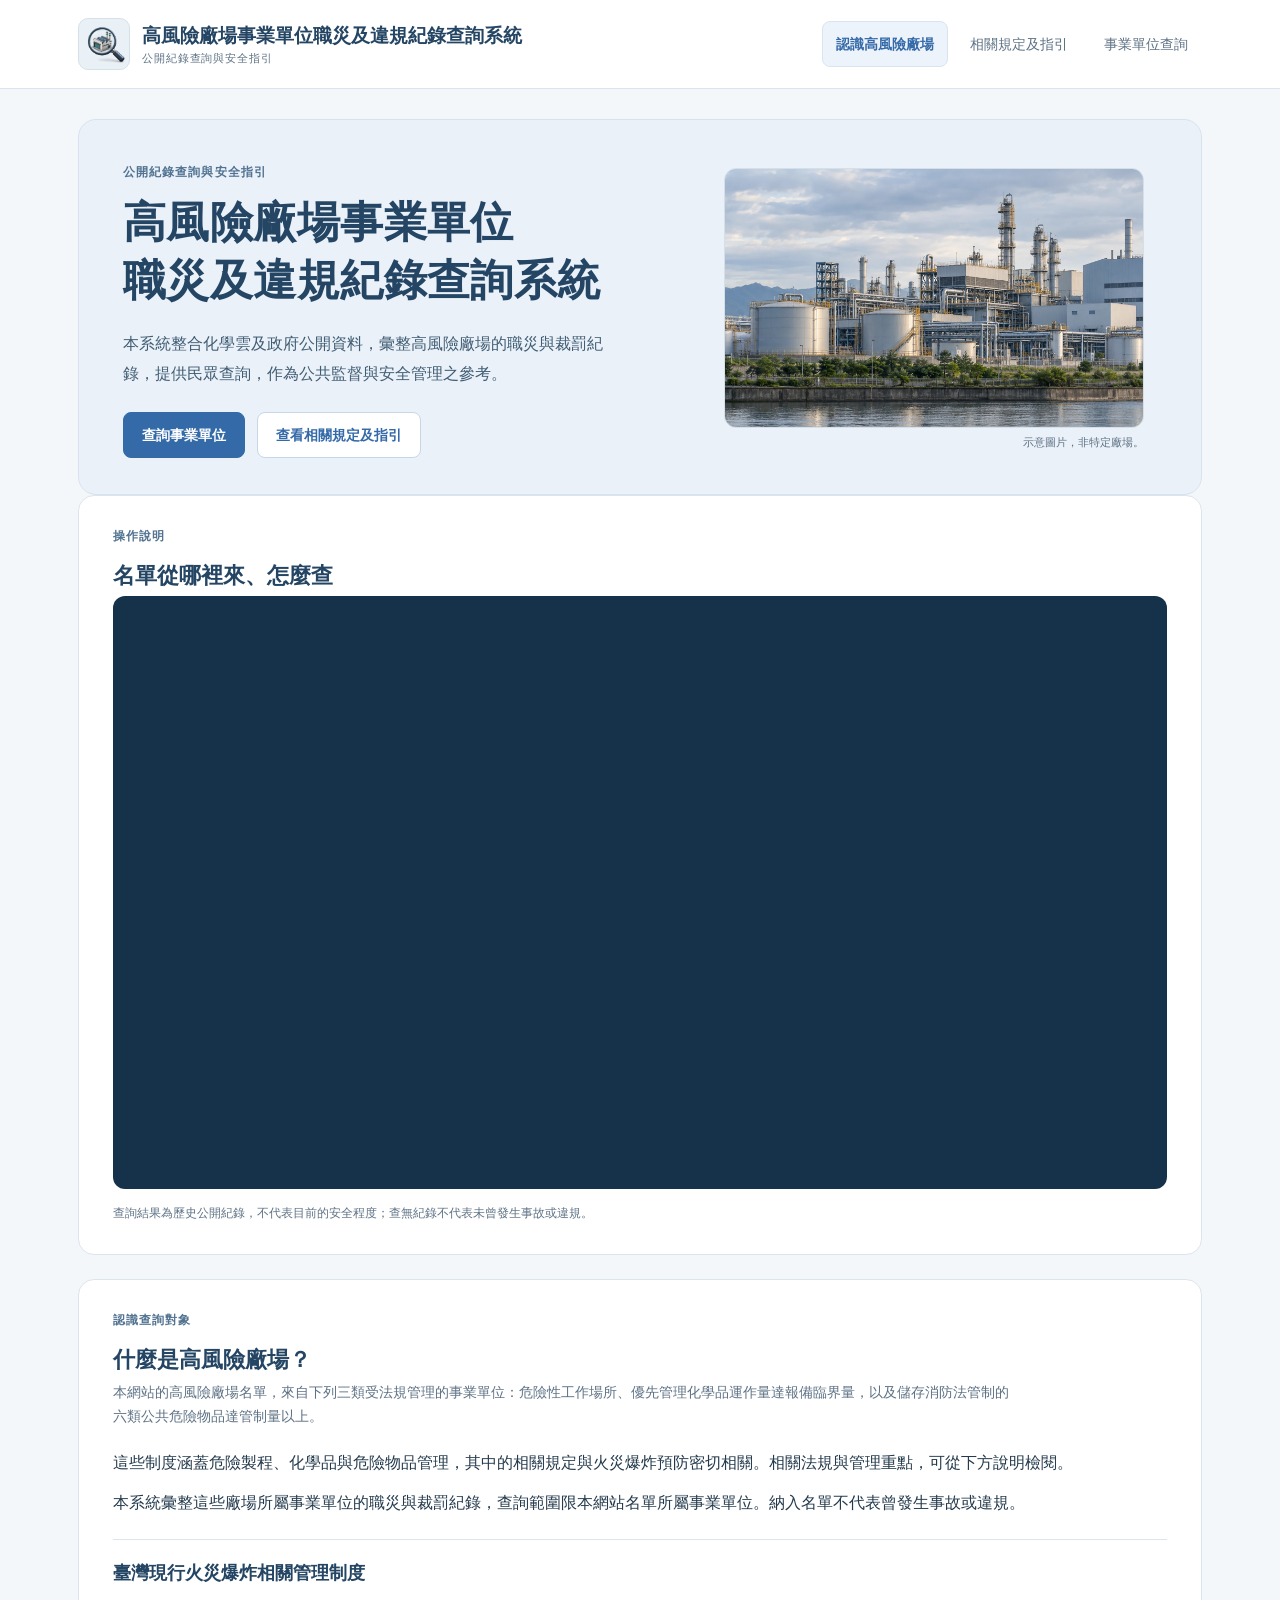
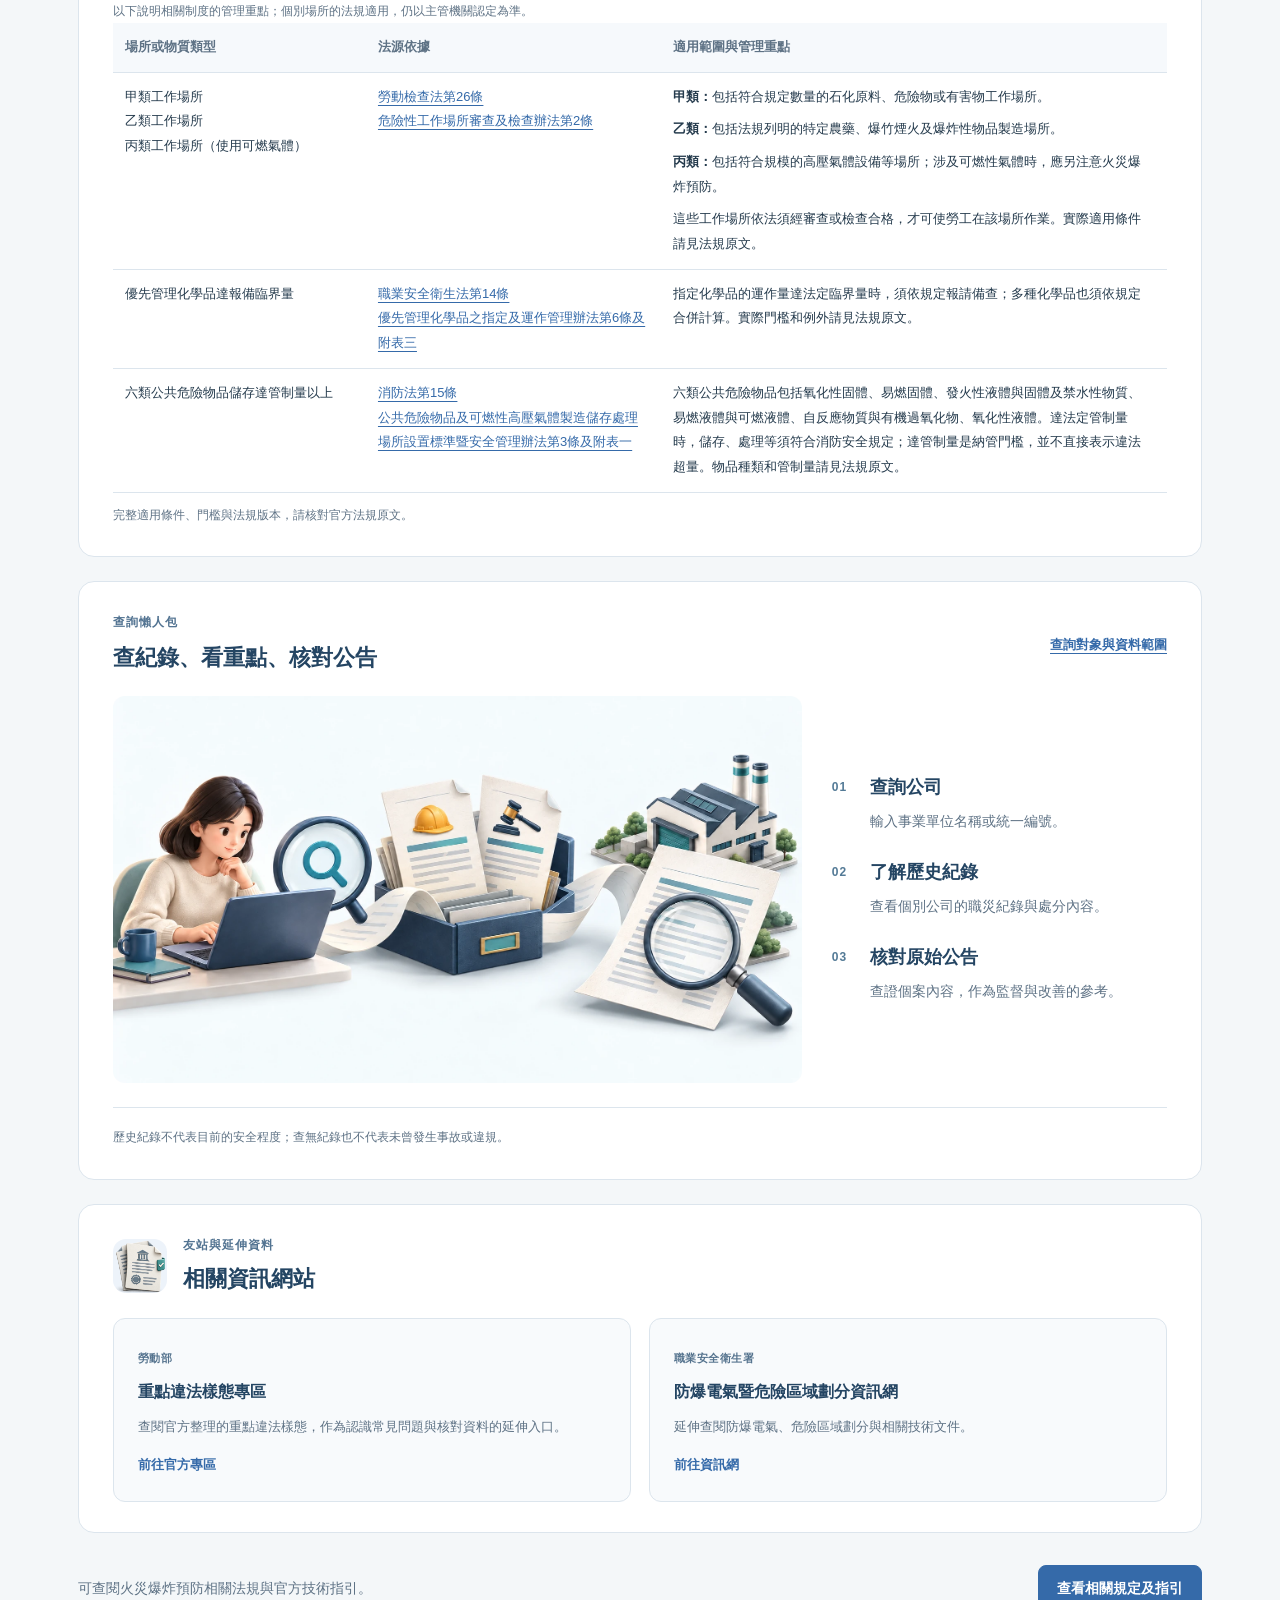
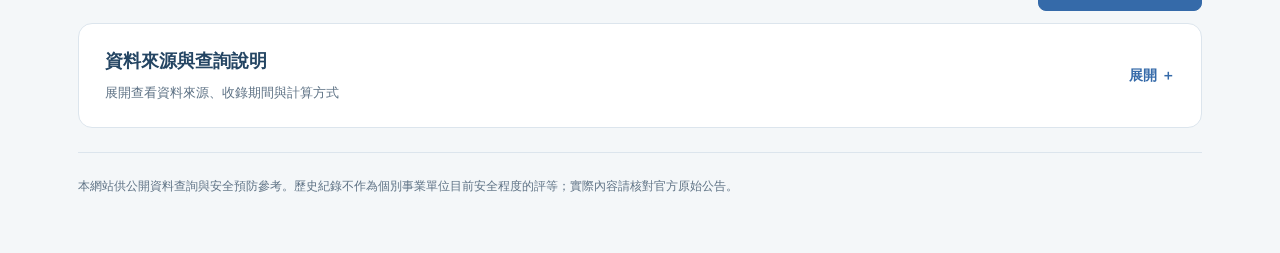
==== index.html @ 92fff8ca "Update introductory video to public version" ====
<!DOCTYPE html>
<html lang="zh-Hant">
<head>
<meta charset="UTF-8">
<meta name="viewport" content="width=device-width, initial-scale=1">
<title>職災與裁罰公開紀錄｜高風險廠場事業單位職災及違規紀錄查詢系統</title>
<style>
:root{--navy:#1e4b6b;--blue:#3b82f6;--text:#1e293b;--muted:#64748b;--line:#e2e8f0;--bg:#eef2f6}
*{box-sizing:border-box}body{margin:0;background:var(--bg);color:var(--text);font-family:"Noto Sans TC","Microsoft JhengHei",sans-serif;line-height:1.7}
.wrap{max-width:1100px;margin:28px auto 56px;padding:0 16px}
.card{background:#fff;border-radius:12px;padding:28px 32px;box-shadow:0 8px 24px #0f172a0f}
h1{color:var(--navy);font-size:26px;margin:0 0 12px}
h2{font-size:18px;color:var(--navy);margin:22px 0 8px}
p{margin:0 0 12px}
a{color:#2464b0}
.site-nav{display:flex;flex-wrap:wrap;gap:8px 22px;margin:0 0 18px;font-size:14px}
.site-nav a{color:var(--navy);text-decoration:none;padding:6px 0}
.site-nav a[aria-current]{font-weight:700;border-bottom:2px solid var(--blue)}
.rule{height:3px;background:var(--blue);border:0;margin:0 0 22px}
ul{margin:0 0 12px;padding-left:1.2em}
li{margin:0 0 6px}
.caption{color:var(--muted);font-size:12px;line-height:1.7}
.sources{border-top:1px solid var(--line);padding-top:8px;margin-top:8px}
.sources table{width:100%;border-collapse:collapse;font-size:13px}
.sources th,.sources td{padding:12px 14px 12px 0;border-bottom:1px solid var(--line);text-align:left;vertical-align:top}
.sources th{color:var(--muted);font-weight:500}
.sources th:first-child{width:24%}
.sources th:nth-child(2){width:28%}
.sources td p{margin:0 0 8px}
.sources td p:last-child{margin:0}
.rule-details{border:1px solid var(--line);border-radius:6px;margin:12px 0;padding:12px 16px;font-size:13px}.rule-details summary{font-weight:600;color:var(--navy);cursor:pointer}.rule-details summary:focus-visible{outline:2px solid var(--blue);outline-offset:4px}.rule-details ul{padding-left:20px}.rule-details li{margin:14px 0}.rule-details li p{margin:5px 0;line-height:2}.rule-details a{overflow-wrap:anywhere}
footer{margin-top:20px;padding-top:16px;border-top:1px solid var(--line);font-size:12px;color:var(--muted)}
@media(max-width:700px){
.wrap{margin:12px auto 24px;padding:0 10px}.card{padding:18px 14px}h1{font-size:22px}.site-nav{gap:6px 14px}
.sources table,.sources tbody,.sources tr,.sources td{display:block}
.sources thead{display:none}
.sources td{padding:6px 0;border:0}
.sources tr{padding:10px 0;border-bottom:1px solid var(--line)}
.sources td:first-child{font-weight:700;color:var(--navy)}
}
</style>
<meta name="description" content="整合化學雲及政府公開資料，彙整高風險廠場的職災與裁罰紀錄，提供民眾查詢與公共監督參考。">
<link rel="stylesheet" href="assets/site.css?v=20261019-video-DxZQSsWkJ9Q">
<link rel="canonical" href="https://fefe9487.github.io/fire-explosion-risk-site-b/">
</head>
<body>
<a class="skip-link" href="#main-content">跳至主要內容</a><header class="site-header"><div class="header-inner"><a class="site-brand" href="index.html"><img class="brand-image" src="assets/images/factory-search-icon.webp" width="52" height="52" alt="" decoding="async"><span>高風險廠場事業單位職災及違規紀錄查詢系統<small>公開紀錄查詢與安全指引</small></span></a><nav class="site-nav" aria-label="主要頁面"><a href="index.html" aria-current="page">認識高風險廠場</a><a href="gaps.html">相關規定及指引</a><a href="query.html">事業單位查詢</a></nav></div></header><div class="wrap"><main id="main-content" class="home-main">
<section class="home-hero" aria-labelledby="home-title"><div class="hero-copy"><p class="eyebrow">公開紀錄查詢與安全指引</p><h1 id="home-title">高風險廠場事業單位<br>職災及違規紀錄查詢系統</h1><p class="hero-lead">本系統整合化學雲及政府公開資料，彙整高風險廠場的職災與裁罰紀錄，提供民眾查詢，作為公共監督與安全管理之參考。</p><div class="hero-actions"><a class="button-primary" href="query.html">查詢事業單位</a><a class="button-secondary" href="gaps.html">查看相關規定及指引</a></div></div><figure class="hero-visual"><img class="hero-image" src="assets/images/industrial-site-hero.webp" width="1593" height="987" alt="工業廠場的設備、儲槽與管線示意" decoding="async"><figcaption>示意圖片，非特定廠場。</figcaption></figure></section>
<section class="section-card home-film" id="intro-film" aria-labelledby="film-title"><p class="eyebrow">操作說明</p><h2 id="film-title">名單從哪裡來、怎麼查</h2><div class="film-frame"><iframe src="https://www.youtube-nocookie.com/embed/iDgvWMrM8gA" title="名單從哪裡來、怎麼查" allow="accelerometer; autoplay; clipboard-write; encrypted-media; gyroscope; picture-in-picture; web-share" referrerpolicy="strict-origin-when-cross-origin" allowfullscreen></iframe></div><p class="caption">查詢結果為歷史公開紀錄，不代表目前的安全程度；查無紀錄不代表未曾發生事故或違規。</p></section>
<section class="section-card definition-section" id="high-risk-definition" aria-labelledby="definition-title"><p class="eyebrow">認識查詢對象</p><h2 id="definition-title">什麼是高風險廠場？</h2><p class="section-intro">本網站的高風險廠場名單，來自下列三類受法規管理的事業單位：危險性工作場所、優先管理化學品運作量達報備臨界量，以及儲存消防法管制的六類公共危險物品達管制量以上。</p><p id="definition-reason">這些制度涵蓋危險製程、化學品與危險物品管理，其中的相關規定與火災爆炸預防密切相關。相關法規與管理重點，可從下方說明檢閱。</p><p>本系統彙整這些廠場所屬事業單位的職災與裁罰紀錄，查詢範圍限本網站名單所屬事業單位。納入名單不代表曾發生事故或違規。</p>
<section class="sources" id="category-laws" aria-labelledby="category-title">
<h3 id="category-title">臺灣現行火災爆炸相關管理制度</h3>
<p class="caption">以下說明相關制度的管理重點；個別場所的法規適用，仍以主管機關認定為準。</p>
<table><thead><tr><th>場所或物質類型</th><th>法源依據</th><th>適用範圍與管理重點</th></tr></thead><tbody>
<tr><td>甲類工作場所<br>乙類工作場所<br>丙類工作場所（使用可燃氣體）</td><td><a href="https://laws.mol.gov.tw/FLAW/FLAWDOC01.aspx?flno=26&amp;id=FL015071" target="_blank" rel="noopener">勞動檢查法第26條</a><br><a href="https://law.moj.gov.tw/LawClass/LawSingle.aspx?pcode=N0070019&amp;flno=2" target="_blank" rel="noopener">危險性工作場所審查及檢查辦法第2條</a></td><td><p><strong>甲類：</strong>包括符合規定數量的石化原料、危險物或有害物工作場所。</p><p><strong>乙類：</strong>包括法規列明的特定農藥、爆竹煙火及爆炸性物品製造場所。</p><p><strong>丙類：</strong>包括符合規模的高壓氣體設備等場所；涉及可燃性氣體時，應另注意火災爆炸預防。</p><p>這些工作場所依法須經審查或檢查合格，才可使勞工在該場所作業。實際適用條件請見法規原文。</p></td></tr>
<tr><td>優先管理化學品達報備臨界量</td><td><a href="https://laws.mol.gov.tw/FLAW/FLAWDOC01.aspx?flno=14&amp;id=FL015013" target="_blank" rel="noopener">職業安全衛生法第14條</a><br><a href="https://law.moj.gov.tw/LawClass/LawSingle.aspx?pcode=N0060064&amp;flno=6" target="_blank" rel="noopener">優先管理化學品之指定及運作管理辦法第6條及附表三</a></td><td><p>指定化學品的運作量達法定臨界量時，須依規定報請備查；多種化學品也須依規定合併計算。實際門檻和例外請見法規原文。</p></td></tr>
<tr><td>六類公共危險物品儲存達管制量以上</td><td><a href="https://law.moj.gov.tw/LawClass/LawSingle.aspx?pcode=D0120001&amp;flno=15" target="_blank" rel="noopener">消防法第15條</a><br><a href="https://law.moj.gov.tw/LawClass/LawSingle.aspx?pcode=D0120025&amp;flno=3" target="_blank" rel="noopener">公共危險物品及可燃性高壓氣體製造儲存處理場所設置標準暨安全管理辦法第3條及附表一</a></td><td><p>六類公共危險物品包括氧化性固體、易燃固體、發火性液體與固體及禁水性物質、易燃液體與可燃液體、自反應物質與有機過氧化物、氧化性液體。達法定管制量時，儲存、處理等須符合消防安全規定；達管制量是納管門檻，並不直接表示違法超量。物品種類和管制量請見法規原文。</p></td></tr>
</tbody></table>
<p class="caption">完整適用條件、門檻與法規版本，請核對官方法規原文。</p>
</section>
</section>
<section class="section-card public-guide" id="quick-guide" aria-labelledby="guide-title">
<div class="guide-heading"><div><p class="eyebrow">查詢懶人包</p><h2 id="guide-title">查紀錄、看重點、核對公告</h2></div><a class="text-link" href="#high-risk-definition">查詢對象與資料範圍</a></div>
<figure class="public-guide-figure"><img src="assets/images/public-records-guide.webp" width="1672" height="941" alt="民眾透過電腦查詢公司紀錄，查看職災及裁罰文件，並用原始公告核對內容的立體插畫。" loading="lazy" decoding="async"><figcaption class="guide-steps"><div><span class="guide-step-number">01</span><h3>查詢公司</h3><p>輸入事業單位名稱或統一編號。</p></div><div><span class="guide-step-number">02</span><h3>了解歷史紀錄</h3><p>查看個別公司的職災紀錄與處分內容。</p></div><div><span class="guide-step-number">03</span><h3>核對原始公告</h3><p>查證個案內容，作為監督與改善的參考。</p></div></figcaption></figure>
<p class="guide-note">歷史紀錄不代表目前的安全程度；查無紀錄也不代表未曾發生事故或違規。</p></section>

<section class="section-card" id="friendly-sites" aria-labelledby="friendly-title"><div class="section-heading"><span class="icon-box"><img class="illustrated-icon" src="assets/images/public-records-icon.webp" width="80" height="80" alt="" loading="lazy" decoding="async"></span><div><p class="eyebrow">友站與延伸資料</p><h2 id="friendly-title">相關資訊網站</h2></div></div><div class="friendly-grid"><a class="friendly-card" href="https://announcement.mol.gov.tw/seriousViolations/index" target="_blank" rel="noopener"><span class="source-label">勞動部</span><h3>重點違法樣態專區</h3><p>查閱官方整理的重點違法樣態，作為認識常見問題與核對資料的延伸入口。</p><span class="entry-action">前往官方專區</span></a><a class="friendly-card" href="https://exproof.osha.gov.tw/" target="_blank" rel="noopener"><span class="source-label">職業安全衛生署</span><h3>防爆電氣暨危險區域劃分資訊網</h3><p>延伸查閱防爆電氣、危險區域劃分與相關技術文件。</p><span class="entry-action">前往資訊網</span></a></div></section>
<div class="next-page"><span>可查閱火災爆炸預防相關法規與官方技術指引。</span><a class="button-primary" href="gaps.html">查看相關規定及指引</a></div>
<details class="source-details" id="source-details"><summary><span>資料來源與查詢說明<small>展開查看資料來源、收錄期間與計算方式</small></span><span class="details-action" aria-hidden="true"></span></summary><div class="details-content">

<section class="section-card" id="data-sources" aria-labelledby="source-title"><div class="section-heading"><span class="icon-box"><img class="illustrated-icon" src="assets/images/public-records-icon.webp" width="80" height="80" alt="" loading="lazy" decoding="async"></span><div><p class="eyebrow">資料來源</p><h2 id="source-title">公開資料來源</h2></div></div><p class="section-intro">以政府公開公告為基礎，分別整理裁罰處分與職災案件。每種資料的日期與計算單位不同，閱讀時請先確認範圍。</p><div class="source-grid"><a class="source-card" href="https://announcement.mol.gov.tw/" target="_blank" rel="noopener"><span class="source-label">裁罰公告</span><h3>違反勞動法令事業單位查詢</h3><p>核對處分日期、處分字號與公告引用條文。</p></a><a class="source-card" href="https://toshms.osha.gov.tw/Disaster/Content/DisasterList" target="_blank" rel="noopener"><span class="source-label">職災相關處分</span><h3>職場重大災害檢查訊息</h3><p>整理公開職災相關處分與公告中的災害類型。</p></a><a class="source-card" href="https://pacs.osha.gov.tw/2875/" target="_blank" rel="noopener"><span class="source-label">重大職災案件</span><h3>重大職災公開網</h3><p>補充公開案件；與既有紀錄比對後避免重複計入。</p></a></div><p class="caption">公司查詢限本網站高風險廠場名單所屬事業單位。完整案件內容請核對原始公告。</p></section>
<section class="section-card" id="data-period" aria-labelledby="period-title"><div class="section-heading"><span class="icon-box"><img class="illustrated-icon" src="assets/images/public-records-icon.webp" width="80" height="80" alt="" loading="lazy" decoding="async"></span><div><p class="eyebrow">收錄範圍</p><h2 id="period-title">資料期間與更新</h2></div></div>
<div class="sources"><table><thead><tr><th>項目</th><th>期間與日期</th><th>如何解讀</th></tr></thead><tbody id="data-periods"></tbody></table></div>
<p class="caption" id="query-counting-note"></p>
<p class="caption">更新日是我們整理資料的日期。來源裡最後一筆的日期，不代表那天以前都收齊了。當年度資料尚未收齊，請勿與完整年度直接比較。</p>
</section>
<section class="section-card" id="reading-records" aria-labelledby="count-title"><div class="section-heading"><span class="icon-box"><img class="illustrated-icon" src="assets/images/public-records-icon.webp" width="80" height="80" alt="" loading="lazy" decoding="async"></span><div><p class="eyebrow">紀錄怎麼讀</p><h2 id="count-title">公開紀錄使用注意事項</h2></div></div><div class="reading-grid"><article><span class="reading-no">01</span><h3>處分件數不等於事故場次</h3><p>同一場事故可能涉及多個處分；裁罰條文的引用次數，也不是事故原因的發生次數。</p></article><article><span class="reading-no">02</span><h3>部分年度資料不宜直接比較</h3><p>當年度資料尚未收齊，不能只看件數就判斷比完整年度增加或減少。</p></article><article><span class="reading-no">03</span><h3>公開紀錄受收錄範圍限制</h3><p>查無紀錄不代表未曾發生事故或違規；歷史紀錄也不代表目前的安全程度。</p></article></div></section>
<section class="section-card method-section" aria-labelledby="method-title"><p class="eyebrow">詳細說明</p><h2 id="method-title">資料整理與查詢方法</h2><p class="section-intro">公司紀錄按同一統一編號合計，不逐一標示個別廠址。統編不同的同名公司不合併，名稱後加上場所。以下說明個別公司紀錄的分類、篩選與去重方式。</p>
<section class="sources" id="fire-relevant-laws" aria-labelledby="fire-rules-title">
<h2 id="fire-rules-title">火災爆炸相關裁罰條文範圍</h2>
<p class="caption">以下條文清單用來辨識公司查詢結果中的火災爆炸相關裁罰，依官方公告引用的法規與條號比對；引用條文不代表事故原因。各主題及條號依資料版本保留。</p>
<div id="m-fire-rules" aria-label="火災爆炸相關條文清單">條文清單載入中。</div>
</section>
<h2>怎麼查詢</h2>
<ul>
<li>在查詢頁輸入事業單位名稱的一部分，或統一編號，再按查詢。</li>
<li>候選項目按統一編號合併為事業單位，同一統編只顯示一筆。統編不同不合併；公司名稱相同時，名稱後加上場所。</li>
<li>選定之後，頁面分成火災爆炸裁罰、火災爆炸職災、其他類型職災、其他裁罰。職災區同時列出檢查訊息的處分，以及重大職災公開網案件。</li>
<li>沒有輸入條件時不會查詢，也不會列出公司。</li>
</ul>
<h2>選定公司後如何篩選</h2>
<ul>
<li>處分年度：裁罰可查約10年，職災處分依目前收錄的資料期間顯示。兩者依處分日期篩選；選了單一年份時，重大職災公開網改依發生日期篩選，未選年份時含較早案件。</li>
<li>排序：日期由新到舊或由舊到新。返回候選項目或重新查詢後，篩選會恢復預設。</li>
</ul>
<h2>公司與場所如何計算</h2>
<p>查詢按同一統一編號合併公司紀錄，不再把紀錄掛到個別廠址上呈現。頁面不列出個別廠址，也不標示事故發生在哪一筆場所。公告原文若本身寫了廠名，裁罰說明仍照原文顯示。</p>
<p>同一統編底下，能對到清冊的處分、先前無法分到單一場所的處分，都計入這家公司。職安法第6條不因敘述出現「火災」或「爆炸」就強調標示；敘述確認是防爆、可燃性氣體或粉塵、動火、靜電、發火源，或已發生火災爆炸，才強調標示並計入。局限空間例示、缺氧換氣但書，以及儀表或閥件標示裡的「為防止爆炸、火災、洩漏」，不計入。同一處分字號若在職災資料的災害類型是火災或爆炸，該裁罰也列入火災爆炸裁罰。</p>
<h2>紀錄與安全資訊如何解讀</h2>
<p>查詢結果是歷史公開紀錄，不代表場所目前的改善情形，也不作為目前風險高低或安全程度的評等。查無紀錄不代表未曾發生事故或違規。色彩強調與粗體是相關條文及文字的閱讀提示，不是另一次違規認定。</p>
<p>相關規定及技術指引供理解與預防參考。條文引用情形不能單獨用來判定事故原因；實際適用義務及案件內容，應核對完整法規與原始公告。</p>
<h2>如何核對資料</h2>
<p>如紀錄與已知資料不一致，請先記下場所名稱、統一編號、處分日期及處分字號，再至下方官方來源核對原始公告。資料配對疑義應依原始公告及可確認的場所資訊釐清。</p>

</section>
</div></details>
<footer class="site-footer">本網站供公開資料查詢與安全預防參考。歷史紀錄不作為個別事業單位目前安全程度的評等；實際內容請核對官方原始公告。</footer></main></div>
<script>
function esc(value) { return String(value ?? '').replace(/[&<>\"]/g,c=>({'&':'&amp;','<':'&lt;','>':'&gt;','\"':'&quot;'}[c])); }
function initializeOverview(plants,meta) {
  const esc = value => String(value ?? '').replace(/[&<>"]/g,c=>({'&':'&amp;','<':'&lt;','>':'&gt;','"':'&quot;'}[c]));
  const rows=[
    ['公司裁罰查詢',meta.penaltyPeriod||'約10年','依處分年度篩選；期間兩端為部分年度。'],
    ['公司職災查詢',meta.accidentPeriod||'依目前收錄的資料期間','職災處分依處分年度篩選；重大職災公開網在未選單一年份時含較早案件。'],
    ['裁罰來源最新處分日期',meta.penaltySourceThrough||'未提供','來源檔中最晚的處分日期，不代表此前已完整收錄。'],
    ['職災來源最新處分日期',meta.accidentSourceThrough||'未提供','來源檔中最晚的職災處分日期，不代表此前已完整收錄。'],
    ['系統資料更新日',meta.sourceUpdatedAt||'未提供','來源資料整理與更新日期。']
  ];
  document.getElementById('data-periods').innerHTML=rows.map(row=>'<tr>'+row.map(v=>'<td>'+esc(v)+'</td>').join('')+'</tr>').join('');
  document.getElementById('query-counting-note').textContent='本頁資料期間：'+(meta.penaltyPeriod||'裁罰處分日期約10年')+'；'+(meta.accidentPeriod||'職災處分日期近五年')+'。按同一統編合計，不按個別場所拆開。重大職災公開網另按發生日期計，未選單一年份時含較早案件。處分件數與公開網案件不要相加。';
}
function renderFireRules(criteria) {
  const host=document.getElementById('m-fire-rules'), groups=criteria?.groups||[];
  if(!groups.length){host.textContent='目前沒有可顯示的條文清單。';return;}
  const laws=[['設規','職業安全衛生設施規則','N0060009'],['高壓則','高壓氣體勞工安全規則','N0060030']];
  const historical=criteria.historicalArticles||[];
  host.innerHTML=laws.map(([short,law,pcode])=>{
    const selected=groups.filter(g=>g.short===short), count=new Set(selected.flatMap(g=>g.articles||[])).size;
    if(!selected.length)return '';
    const topics=selected.map(g=>`<li><strong>${esc(g.topic)}</strong><p>${(g.articles||[]).map(ref=>{
      const [main,sub]=String(ref).split('-');
      const old=short==='設規'&&ref==='186'&&historical.find(x=>x.law===law&&x.article==='186');
      const href=old?.source||`https://law.moj.gov.tw/LawClass/LawSingle.aspx?pcode=${pcode}&flno=${encodeURIComponent(ref)}`;
      const label=`第${esc(main)}條${sub?'之'+esc(sub):''}${old?'（歷史條文）':''}`;
      return `<a href="${esc(href)}" target="_blank" rel="noopener">${label}</a>`;
    }).join('、')}</p></li>`).join('');
    return `<details class="rule-details"><summary>${esc(law)}：採用${count}條（展開查看）</summary><p><a href="${esc(criteria.sources?.[law]||`https://law.moj.gov.tw/LawClass/LawAll.aspx?pcode=${pcode}`)}" target="_blank" rel="noopener">查看法規全文</a></p><ul>${topics}</ul></details>`;
  }).join('');
  const note=historical.map(x=>x.note).filter(Boolean).join(' ');
  if(note)host.insertAdjacentHTML('beforeend',`<p class="caption">${esc(note)} 歷史處分保留公告當時引用條文。</p>`);
}
function openLinkedDetails() {
  const linkedId=decodeURIComponent(location.hash.slice(1));
  const aliases={'statistics-details':'source-details','penalty-method':'fire-relevant-laws','counting-basics':'reading-records'};
  const id=aliases[linkedId]||linkedId;
  if(!id)return;
  const target=document.getElementById(id);
  if(!target)return;
  for(let detail=target.closest('details');detail;detail=detail.parentElement?.closest('details'))detail.open=true;
  requestAnimationFrame(()=>target.scrollIntoView({block:'start'}));
}
window.addEventListener('hashchange',openLinkedDetails);
openLinkedDetails();
async function boot() {
  try {
    const [metaResponse,rulesResponse]=await Promise.all(['meta','query-rules'].map(name=>fetch('data/'+name+'.json',{cache:'no-store'})));
    if(!metaResponse.ok||!rulesResponse.ok)throw Error('data');
    const [meta,rules]=await Promise.all([metaResponse.json(),rulesResponse.json()]);
    initializeOverview([],meta);
    renderFireRules(rules.fireCriteria);
  } catch(error) {
    document.getElementById('data-periods').innerHTML='<tr><td colspan="3">資料期間載入失敗，請稍後重試或查看離線展示檔。</td></tr>';
    document.getElementById('m-fire-rules').textContent='條文清單載入失敗，請稍後重試。';
  }
}
boot();
</script>
</body></html>
---- assets/site.css ----
/* Shared presentation for the overview, guidance and query pages. */
:root{--navy:#244563;--blue:#356aa9;--blue-hover:#285588;--text:#253b4d;--muted:#5e7285;--line:#dce5ed;--bg:#f4f7f9;--amber:#9a6414}
html{scroll-behavior:smooth;scroll-padding-top:20px}
body{background:var(--bg);font-family:"Noto Sans TC","Microsoft JhengHei",sans-serif;line-height:1.75}
a{color:var(--blue);text-underline-offset:4px}
a:focus-visible,button:focus-visible,summary:focus-visible{outline:3px solid #356aa9;outline-offset:4px}
.skip-link{position:absolute;left:16px;top:-100px;z-index:10;background:#fff;padding:10px 18px;border-radius:8px}
.skip-link:focus{top:12px}
.site-header{background:#fff;border-bottom:1px solid var(--line)}
.header-inner{max-width:1180px;padding:18px 28px;margin:auto;display:flex;align-items:center;justify-content:space-between;gap:28px}
.site-brand{display:flex;align-items:center;gap:12px;color:var(--navy);font-size:19px;font-weight:700;text-decoration:none;min-width:0;line-height:1.5}
.site-brand small{display:block;font-size:11px;font-weight:500;letter-spacing:.08em;color:var(--muted)}
.brand-image{width:52px;height:52px;flex-shrink:0;object-fit:cover;background:#eaf1f6;border:1px solid #d4e1e9;border-radius:10px}
.site-nav{display:flex;flex-wrap:wrap;align-items:center;gap:8px!important;margin:0!important;font-size:14px}
.site-nav a{padding:10px 13px!important;border:1px solid transparent;border-radius:8px;color:var(--muted);white-space:nowrap;text-decoration:none;font-weight:500}
.site-nav a span{font-size:11px;display:inline-block;margin-right:8px;color:#758ca4;font-variant-numeric:tabular-nums}
.site-nav a:hover{background:#f3f7fc;color:var(--blue)}
.site-nav a[aria-current]{background:#edf3fa;border:1px solid #d9e4f1!important;color:var(--blue);font-weight:700}
.wrap{max-width:1180px;margin:30px auto 56px;padding:0 28px}
.card{padding:32px 36px;border:1px solid var(--line);border-radius:16px;box-shadow:none;min-width:0}
h1{color:var(--navy);font-size:28px;line-height:1.45;letter-spacing:.01em}
h2{color:var(--navy)}
.eyebrow{font-size:12px;font-weight:700;letter-spacing:.09em;color:#527391;margin:0 0 10px}
.home-main{min-width:0}
.home-hero{display:grid;grid-template-columns:1.25fr 1fr;align-items:center;gap:30px;padding:42px 44px 36px;background:#eaf1f9;border:1px solid #d8e3f0;border-radius:18px}
.hero-copy h1{font-size:clamp(30px,4vw,43px);line-height:1.35;margin:0 0 20px;font-weight:700}
.hero-lead{max-width:490px;margin:0 0 22px;font-size:16px;line-height:1.9;color:#415d73}
.hero-actions{display:flex;gap:12px;align-items:center;flex-wrap:wrap}
.button-primary,.button-secondary{display:inline-flex;align-items:center;justify-content:center;gap:16px;min-height:44px;border-radius:8px;padding:10px 18px;font-size:14px;font-weight:700;text-decoration:none}
.button-primary{background:var(--blue);border:1px solid var(--blue);color:#fff!important}
.button-primary:hover{background:var(--blue-hover)}
.button-secondary{background:#fff;border:1px solid #c8d7e8;color:var(--blue)}
.button-secondary:hover{background:#f7faff}
.hero-note{font-size:12px;margin:17px 0 0;color:var(--muted)}
.hero-visual{width:100%;max-width:420px;margin:0;justify-self:center}.hero-image{display:block;width:100%;height:auto;aspect-ratio:420/260;object-fit:cover;border-radius:12px;border:1px solid #d4dfe8}.hero-visual figcaption{font-size:11px;color:var(--muted);text-align:right;margin-top:5px}
.home-film{margin-top:24px}
.home-film h2{margin-bottom:16px}
.film-frame{position:relative;aspect-ratio:16/9;margin:0 0 14px;border-radius:12px;overflow:hidden;background:#16324a}
.film-frame iframe{position:absolute;inset:0;width:100%;height:100%;border:0}
.entry-grid{display:grid;grid-template-columns:repeat(3,minmax(0,1fr));gap:18px;margin:22px 0 34px}
.entry-card{position:relative;background:#fff;border:1px solid var(--line);border-radius:14px;padding:24px;text-decoration:none;color:var(--text);transition:transform .18s,border-color .18s;min-width:0}
.entry-card:hover{border-color:#8daecf;transform:translateY(-3px)}
.icon-box{display:inline-flex;align-items:center;justify-content:center;width:54px;height:54px;border-radius:13px;color:#527bab;background:#edf3fa;flex-shrink:0;overflow:hidden}
.illustrated-icon{display:block;width:80px;height:80px;max-width:none;flex-shrink:0;object-fit:contain}
.entry-card:nth-child(2) .icon-box{color:#98631a;background:#fff5df}
.entry-card:nth-child(3) .icon-box{color:#347b77;background:#eaf4f2}
.entry-step{display:block;font-size:11px;color:var(--muted);margin:15px 0 6px;letter-spacing:.05em}
.entry-card h2{font-size:19px;margin:0 0 9px}
.entry-card p{font-size:14px;color:var(--muted);margin:0 0 18px;line-height:1.8}
.entry-action{color:var(--blue);font-size:13px;font-weight:700}
.section-card{background:#fff;border:1px solid var(--line);border-radius:16px;padding:30px 34px;margin:0 0 24px}
.section-heading{display:flex;align-items:center;gap:16px;margin-bottom:14px}
.section-heading .eyebrow{margin:0 0 4px}
.section-card h2{font-size:22px;margin:0}
.section-intro{color:var(--muted);font-size:14px;margin:0 0 20px;max-width:900px}
.source-grid{display:grid;grid-template-columns:repeat(3,minmax(0,1fr));gap:16px;margin:20px 0 16px}
.source-card{border:1px solid var(--line);border-radius:10px;padding:20px;text-decoration:none;background:#fafcfe;color:var(--text);min-width:0}
.source-card:hover,.friendly-card:hover{border-color:#8daecf;background:#f4f8fc}
.source-label{font-size:11px;font-weight:600;color:#55738e;letter-spacing:.04em}
.source-card h3,.friendly-card h3{font-size:16px;line-height:1.6;margin:8px 0 10px;color:var(--navy)}
.source-card h3 span,.friendly-card h3 span{color:var(--muted);font-size:14px}
.source-card p,.friendly-card p{font-size:13px;color:var(--muted);margin:0;line-height:1.8}
.reading-grid{display:grid;grid-template-columns:repeat(3,minmax(0,1fr));gap:22px;margin-top:24px}
.reading-grid article+article{border-left:1px solid var(--line);padding-left:22px}
.reading-no{font-size:13px;color:#a1742c;font-weight:700}
.reading-grid h3{font-size:16px;margin:6px 0 10px;color:var(--navy)}
.reading-grid p{font-size:14px;line-height:1.9;color:var(--muted);margin:0}
.method-section{font-size:14px;line-height:1.95}
.method-section h2{font-size:18px;margin:28px 0 10px}
.method-section>h2:first-of-type{font-size:22px;margin-top:0}
.method-section .sources{border:0}
.sources table{font-size:13px;line-height:1.9}
.sources th{font-weight:600;background:#f6f9fc;padding-left:12px}
.sources td{padding-left:12px}
.caption{font-size:12px;line-height:1.8;color:var(--muted);margin:12px 0 0}
.friendly-grid{display:grid;grid-template-columns:1fr 1fr;gap:18px;margin-top:20px}
.friendly-card{padding:24px;background:#f8fafc;border:1px solid var(--line);border-radius:12px;text-decoration:none}
.friendly-card .entry-action{display:block;margin-top:16px}
.next-page{display:flex;justify-content:space-between;align-items:center;gap:20px;padding:8px 0 12px;font-size:14px;color:var(--muted)}
.site-footer{font-size:12px;color:var(--muted);padding:22px 0 0;line-height:1.9;margin-top:18px}
.notice-soft{display:flex;align-items:flex-start;gap:14px;background:#f0f5fa;border:1px solid #dce7f2;padding:18px 20px;border-radius:10px;margin:20px 0;color:#456782}
.notice-soft p{font-size:13px;line-height:1.8;margin:0}
.notice-soft .illustrated-icon{width:56px;height:56px}
.rule{height:1px;background:var(--line);margin:24px 0}
.lead,.lede{line-height:1.9;font-size:14px}
.tabs button[aria-selected="true"]{color:var(--blue);border-bottom-color:var(--blue)}
.stat{background:#f2f6fb}
.fill.pacs,.swatch.pacs{background:#b77818}
.fire-summary{border-left-color:#b77818;background:#fff9ed;border-radius:8px}
.fire-summary-alert{color:#875511}
.cases .fire-law,.pen-cases .fire-law{color:#875511}
.fire-kind-badge{color:#875511;background:#fff3d9}
.page-links{display:flex;align-items:center;justify-content:space-between;gap:14px;margin-top:26px;padding-top:22px;border-top:1px solid var(--line);font-size:14px}
.page-links>a{text-decoration:none;font-weight:600}
.query-note{line-height:1.85}
@media(max-width:900px){.header-inner{flex-direction:column;align-items:flex-start;gap:15px;padding:18px 24px}.site-nav{width:100%}.site-nav a{flex:1;text-align:center}.wrap{padding:0 24px}.home-hero{padding:32px;gap:15px}.source-grid{gap:10px}.source-card{padding:16px}.entry-card{padding:20px}.card{padding:28px}}
@media(max-width:650px){.header-inner{padding:16px}.site-brand{font-size:16px;gap:9px}.brand-image{width:40px;height:40px}.site-nav{gap:5px!important}.site-nav a{font-size:12px;padding:9px 7px!important}.site-nav a span{display:none}.wrap{padding:0 14px;margin:20px auto 32px}.home-hero{grid-template-columns:1fr;padding:26px}.hero-copy h1{font-size:32px}.hero-lead{font-size:14px}.hero-visual{max-width:290px}.hero-image{max-height:180px}.entry-grid{grid-template-columns:1fr;gap:12px;margin:18px 0 24px}.entry-card{display:grid;grid-template-columns:48px 1fr;column-gap:16px;padding:20px}.entry-card .icon-box{grid-row:1/5;width:48px;height:48px}.entry-step{margin:0 0 4px}.entry-card h2{font-size:18px}.entry-card p{margin-bottom:10px}.section-card{padding:24px 20px;margin-bottom:18px}.section-card h2{font-size:19px}.section-heading{gap:12px}.section-heading .icon-box{width:44px;height:44px}.section-heading .illustrated-icon{width:64px;height:64px}.source-grid,.reading-grid,.friendly-grid{grid-template-columns:1fr;gap:12px}.reading-grid article+article{border-left:0;border-top:1px solid var(--line);padding-left:0;padding-top:16px}.reading-grid article{padding-bottom:4px}.sources td{padding-left:0}.sources tr{overflow-wrap:anywhere}.next-page{align-items:flex-start;flex-direction:column;gap:12px}.card{padding:24px 18px}h1{font-size:23px}.page-links{flex-wrap:wrap}.notice-soft{padding:14px}.stats{grid-template-columns:repeat(2,minmax(0,1fr))}.tabs{gap:0}.tabs button{font-size:13px;padding:11px 9px}.dyn{min-width:600px}.fields{grid-template-columns:1fr}.go{width:100%}}
@media(prefers-reduced-motion:reduce){html{scroll-behavior:auto}.entry-card{transition:none}.entry-card:hover{transform:none}}
.scope-note{padding:14px 18px;background:#edf4fa;border-left:3px solid #6e96b6;border-radius:0 8px 8px 0;color:#345570;font-size:14px;line-height:1.85;margin:18px 0 0}
.source-details{margin:0 0 24px;border:1px solid var(--line);border-radius:14px;background:#fff;scroll-margin-top:20px}
.source-details>summary{display:flex;align-items:center;justify-content:space-between;gap:18px;padding:22px 26px;cursor:pointer;color:var(--navy);font-size:18px;font-weight:700;list-style:none}
.source-details>summary::-webkit-details-marker{display:none}
.source-details>summary small{display:block;font-size:13px;font-weight:400;color:var(--muted);margin-top:4px}
.details-action{flex-shrink:0;color:var(--blue);font-size:14px;font-weight:600}
.details-action::after{content:'展開 ＋'}
.source-details[open]>summary{border-bottom:1px solid var(--line)}
.source-details[open]>summary .details-action::after{content:'收合 −'}
.details-content{padding:0 20px 20px}
.details-content>.section-card{border-radius:10px;margin-bottom:16px}
.details-content>.section-card:last-child{margin-bottom:0}
.statistics-note{padding:12px 16px;margin:16px 0;border:1px solid var(--line);border-radius:9px;font-size:14px;background:#fafcfe}
.statistics-note summary{cursor:pointer;color:var(--blue);font-weight:600}
.statistics-note p{margin:12px 0 0}
.public-guide{margin-top:24px}
.guide-heading{display:flex;align-items:center;justify-content:space-between;gap:20px;margin-bottom:18px}
.guide-heading .eyebrow{margin-bottom:6px}
.text-link{font-size:13px;font-weight:600;white-space:nowrap}
.public-guide-figure{display:grid;grid-template-columns:minmax(0,1.85fr) minmax(220px,.9fr);align-items:center;gap:30px;margin:0}
.public-guide-figure>img{display:block;width:100%;height:auto;border-radius:12px;background:#f4f7f9}
.guide-steps{display:grid;grid-template-columns:1fr;gap:24px;margin:0;text-align:left}
.guide-steps>div{display:grid;grid-template-columns:26px 1fr;column-gap:12px}
.guide-step-number{display:block;grid-row:1/3;font-size:12px;letter-spacing:.08em;color:#537a96;font-weight:700;margin-top:3px}
.guide-steps h3{font-size:18px;line-height:1.5;color:var(--navy);margin:0 0 8px}
.guide-steps p{font-size:14px;color:var(--muted);margin:0;line-height:1.85}
.guide-note{margin:24px 0 0;padding-top:18px;border-top:1px solid var(--line);color:var(--muted);font-size:12px;line-height:1.85}
@media(max-width:900px){.public-guide-figure{grid-template-columns:1fr}.guide-steps{grid-template-columns:repeat(3,minmax(0,1fr));gap:20px}}
@media(max-width:750px){.guide-heading{align-items:flex-start;flex-direction:column;gap:12px}.public-guide-figure{gap:20px}.guide-steps{grid-template-columns:1fr;gap:18px}.guide-steps>div{grid-template-columns:28px 1fr}.guide-steps h3{font-size:16px;margin-bottom:4px}.guide-steps p{font-size:14px}.source-details>summary{padding:18px;font-size:16px}.details-content{padding:0 10px 10px}.details-content>.section-card{padding:20px 16px}.scope-note{font-size:13px;padding:12px 14px}}

.definition-section{margin-top:24px;scroll-margin-top:20px}.definition-section .sources{margin-top:22px;padding-top:18px}.definition-section h3{font-size:18px;color:var(--navy);margin:0 0 10px}.coverage-note{font-size:13px;color:var(--muted);line-height:1.8;margin:12px 0 18px}
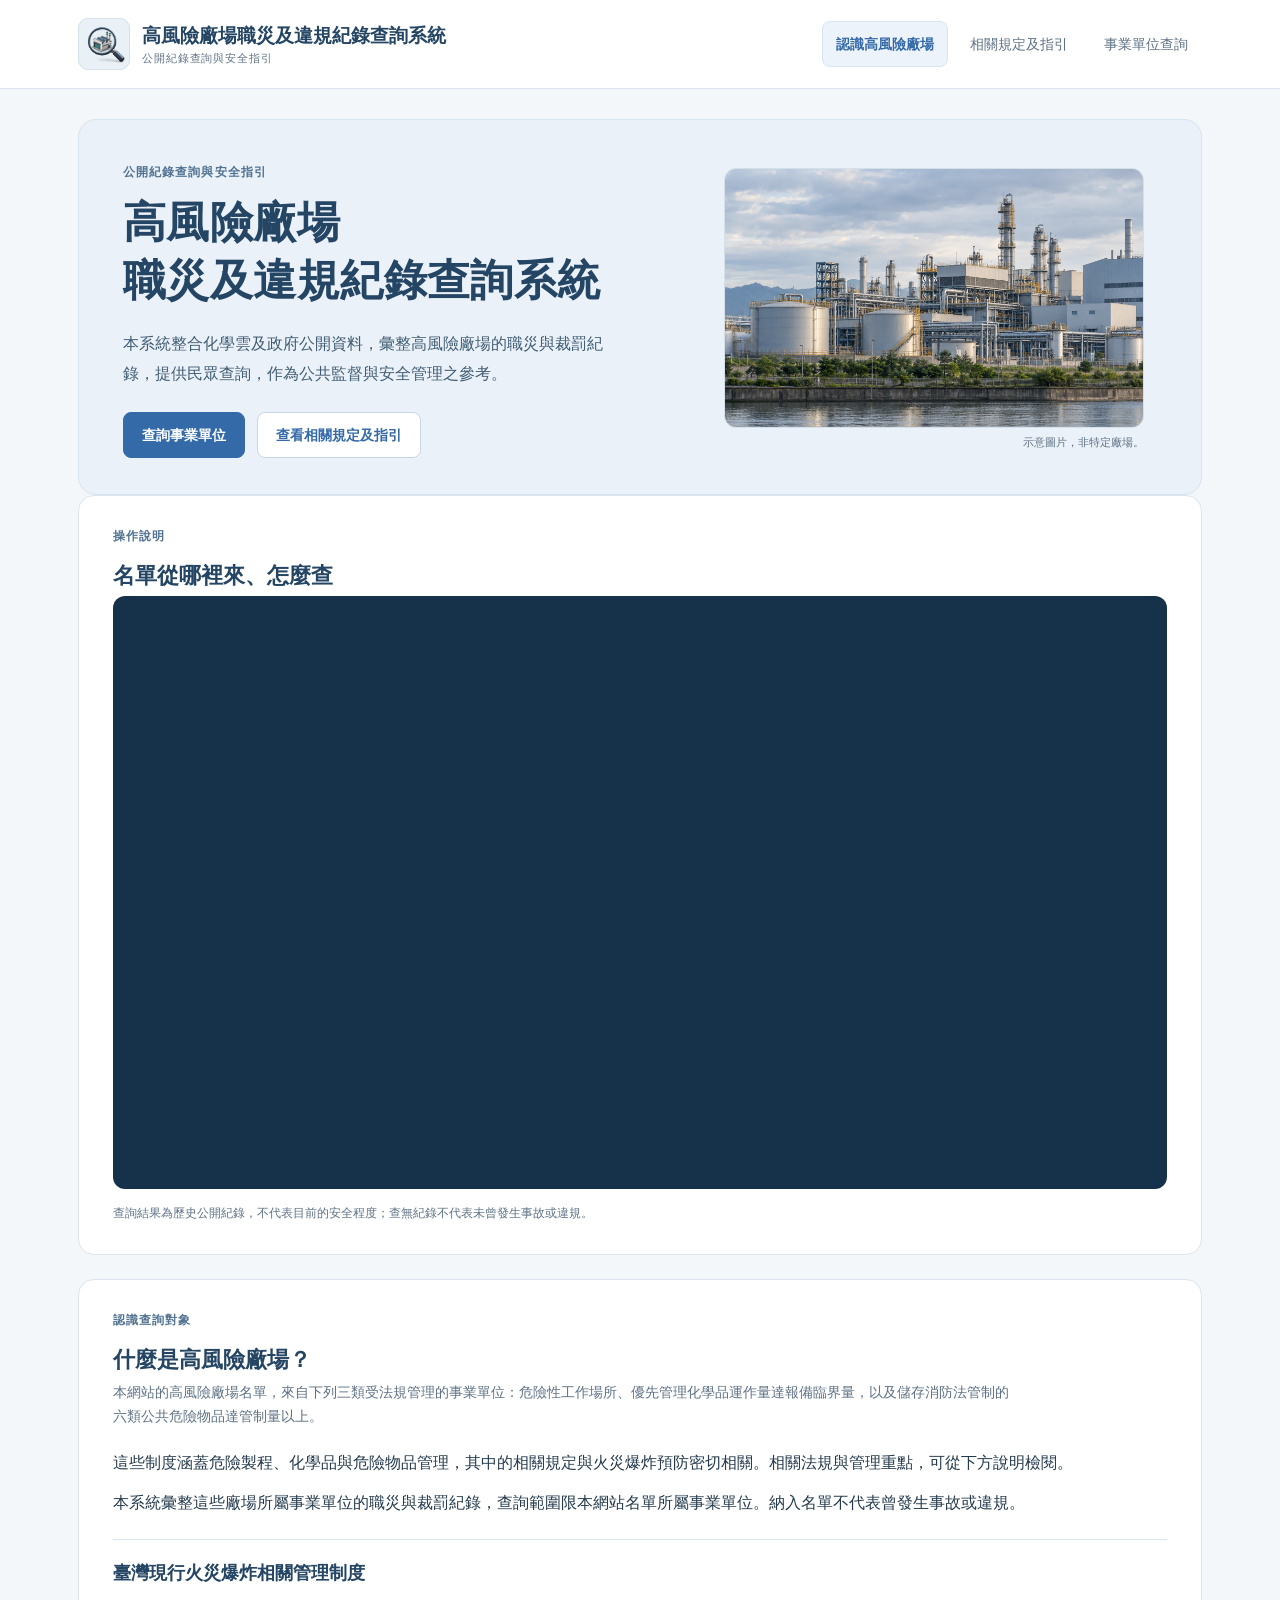
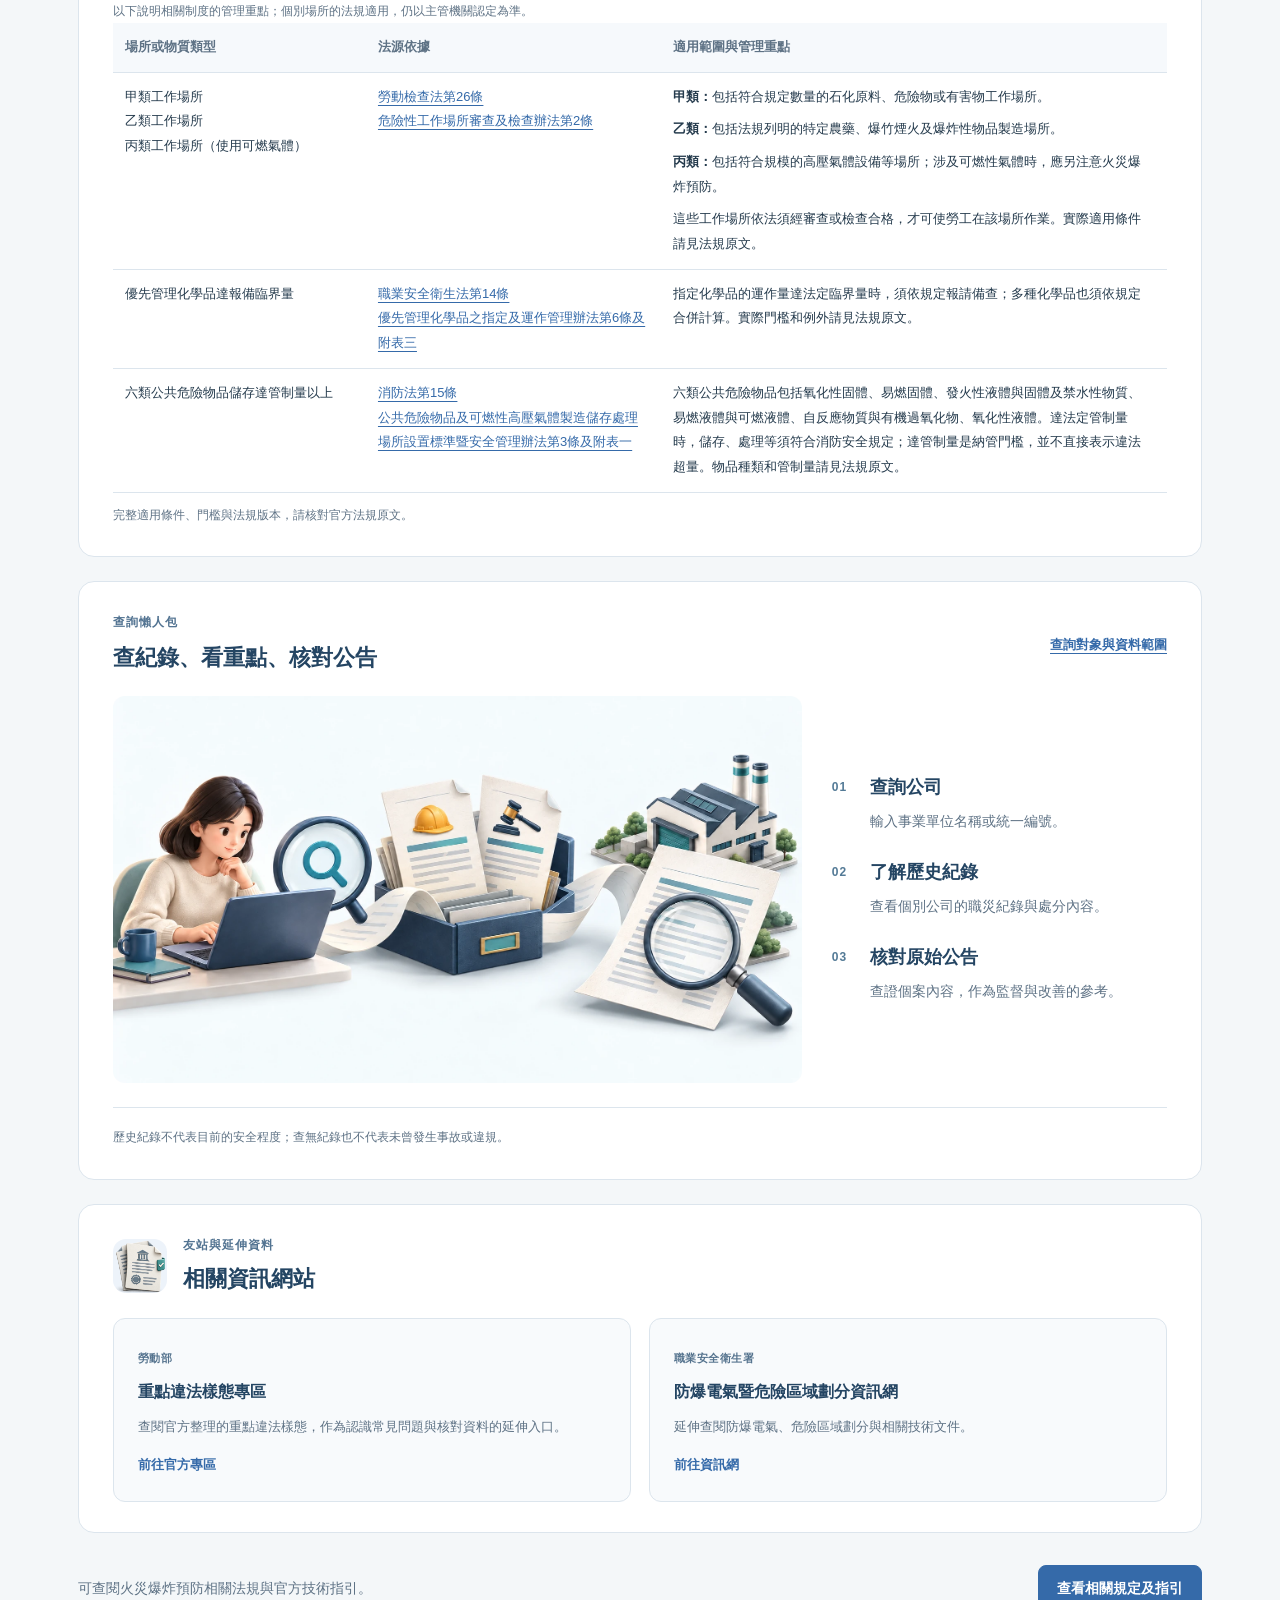
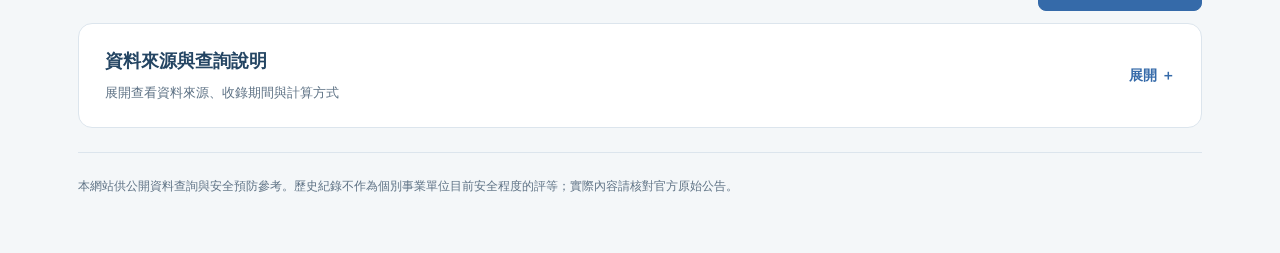
==== commit 714fe8b9: "Rename site to 高風險廠場職災及違規紀錄查詢系統 and add risk assessment and emergency response guides Drop 事業單位 from" ====
--- a/index.html
+++ b/index.html
@@ -3,7 +3,7 @@
 <head>
 <meta charset="UTF-8">
 <meta name="viewport" content="width=device-width, initial-scale=1">
-<title>職災與裁罰公開紀錄｜高風險廠場事業單位職災及違規紀錄查詢系統</title>
+<title>職災與裁罰公開紀錄｜高風險廠場職災及違規紀錄查詢系統</title>
 <style>
 :root{--navy:#1e4b6b;--blue:#3b82f6;--text:#1e293b;--muted:#64748b;--line:#e2e8f0;--bg:#eef2f6}
 *{box-sizing:border-box}body{margin:0;background:var(--bg);color:var(--text);font-family:"Noto Sans TC","Microsoft JhengHei",sans-serif;line-height:1.7}
@@ -44,8 +44,8 @@
 <link rel="canonical" href="https://fefe9487.github.io/fire-explosion-risk-site-b/">
 </head>
 <body>
-<a class="skip-link" href="#main-content">跳至主要內容</a><header class="site-header"><div class="header-inner"><a class="site-brand" href="index.html"><img class="brand-image" src="assets/images/factory-search-icon.webp" width="52" height="52" alt="" decoding="async"><span>高風險廠場事業單位職災及違規紀錄查詢系統<small>公開紀錄查詢與安全指引</small></span></a><nav class="site-nav" aria-label="主要頁面"><a href="index.html" aria-current="page">認識高風險廠場</a><a href="gaps.html">相關規定及指引</a><a href="query.html">事業單位查詢</a></nav></div></header><div class="wrap"><main id="main-content" class="home-main">
-<section class="home-hero" aria-labelledby="home-title"><div class="hero-copy"><p class="eyebrow">公開紀錄查詢與安全指引</p><h1 id="home-title">高風險廠場事業單位<br>職災及違規紀錄查詢系統</h1><p class="hero-lead">本系統整合化學雲及政府公開資料，彙整高風險廠場的職災與裁罰紀錄，提供民眾查詢，作為公共監督與安全管理之參考。</p><div class="hero-actions"><a class="button-primary" href="query.html">查詢事業單位</a><a class="button-secondary" href="gaps.html">查看相關規定及指引</a></div></div><figure class="hero-visual"><img class="hero-image" src="assets/images/industrial-site-hero.webp" width="1593" height="987" alt="工業廠場的設備、儲槽與管線示意" decoding="async"><figcaption>示意圖片，非特定廠場。</figcaption></figure></section>
+<a class="skip-link" href="#main-content">跳至主要內容</a><header class="site-header"><div class="header-inner"><a class="site-brand" href="index.html"><img class="brand-image" src="assets/images/factory-search-icon.webp" width="52" height="52" alt="" decoding="async"><span>高風險廠場職災及違規紀錄查詢系統<small>公開紀錄查詢與安全指引</small></span></a><nav class="site-nav" aria-label="主要頁面"><a href="index.html" aria-current="page">認識高風險廠場</a><a href="gaps.html">相關規定及指引</a><a href="query.html">事業單位查詢</a></nav></div></header><div class="wrap"><main id="main-content" class="home-main">
+<section class="home-hero" aria-labelledby="home-title"><div class="hero-copy"><p class="eyebrow">公開紀錄查詢與安全指引</p><h1 id="home-title">高風險廠場<br>職災及違規紀錄查詢系統</h1><p class="hero-lead">本系統整合化學雲及政府公開資料，彙整高風險廠場的職災與裁罰紀錄，提供民眾查詢，作為公共監督與安全管理之參考。</p><div class="hero-actions"><a class="button-primary" href="query.html">查詢事業單位</a><a class="button-secondary" href="gaps.html">查看相關規定及指引</a></div></div><figure class="hero-visual"><img class="hero-image" src="assets/images/industrial-site-hero.webp" width="1593" height="987" alt="工業廠場的設備、儲槽與管線示意" decoding="async"><figcaption>示意圖片，非特定廠場。</figcaption></figure></section>
 <section class="section-card home-film" id="intro-film" aria-labelledby="film-title"><p class="eyebrow">操作說明</p><h2 id="film-title">名單從哪裡來、怎麼查</h2><div class="film-frame"><iframe src="https://www.youtube-nocookie.com/embed/iDgvWMrM8gA" title="名單從哪裡來、怎麼查" allow="accelerometer; autoplay; clipboard-write; encrypted-media; gyroscope; picture-in-picture; web-share" referrerpolicy="strict-origin-when-cross-origin" allowfullscreen></iframe></div><p class="caption">查詢結果為歷史公開紀錄，不代表目前的安全程度；查無紀錄不代表未曾發生事故或違規。</p></section>
 <section class="section-card definition-section" id="high-risk-definition" aria-labelledby="definition-title"><p class="eyebrow">認識查詢對象</p><h2 id="definition-title">什麼是高風險廠場？</h2><p class="section-intro">本網站的高風險廠場名單，來自下列三類受法規管理的事業單位：危險性工作場所、優先管理化學品運作量達報備臨界量，以及儲存消防法管制的六類公共危險物品達管制量以上。</p><p id="definition-reason">這些制度涵蓋危險製程、化學品與危險物品管理，其中的相關規定與火災爆炸預防密切相關。相關法規與管理重點，可從下方說明檢閱。</p><p>本系統彙整這些廠場所屬事業單位的職災與裁罰紀錄，查詢範圍限本網站名單所屬事業單位。納入名單不代表曾發生事故或違規。</p>
 <section class="sources" id="category-laws" aria-labelledby="category-title">
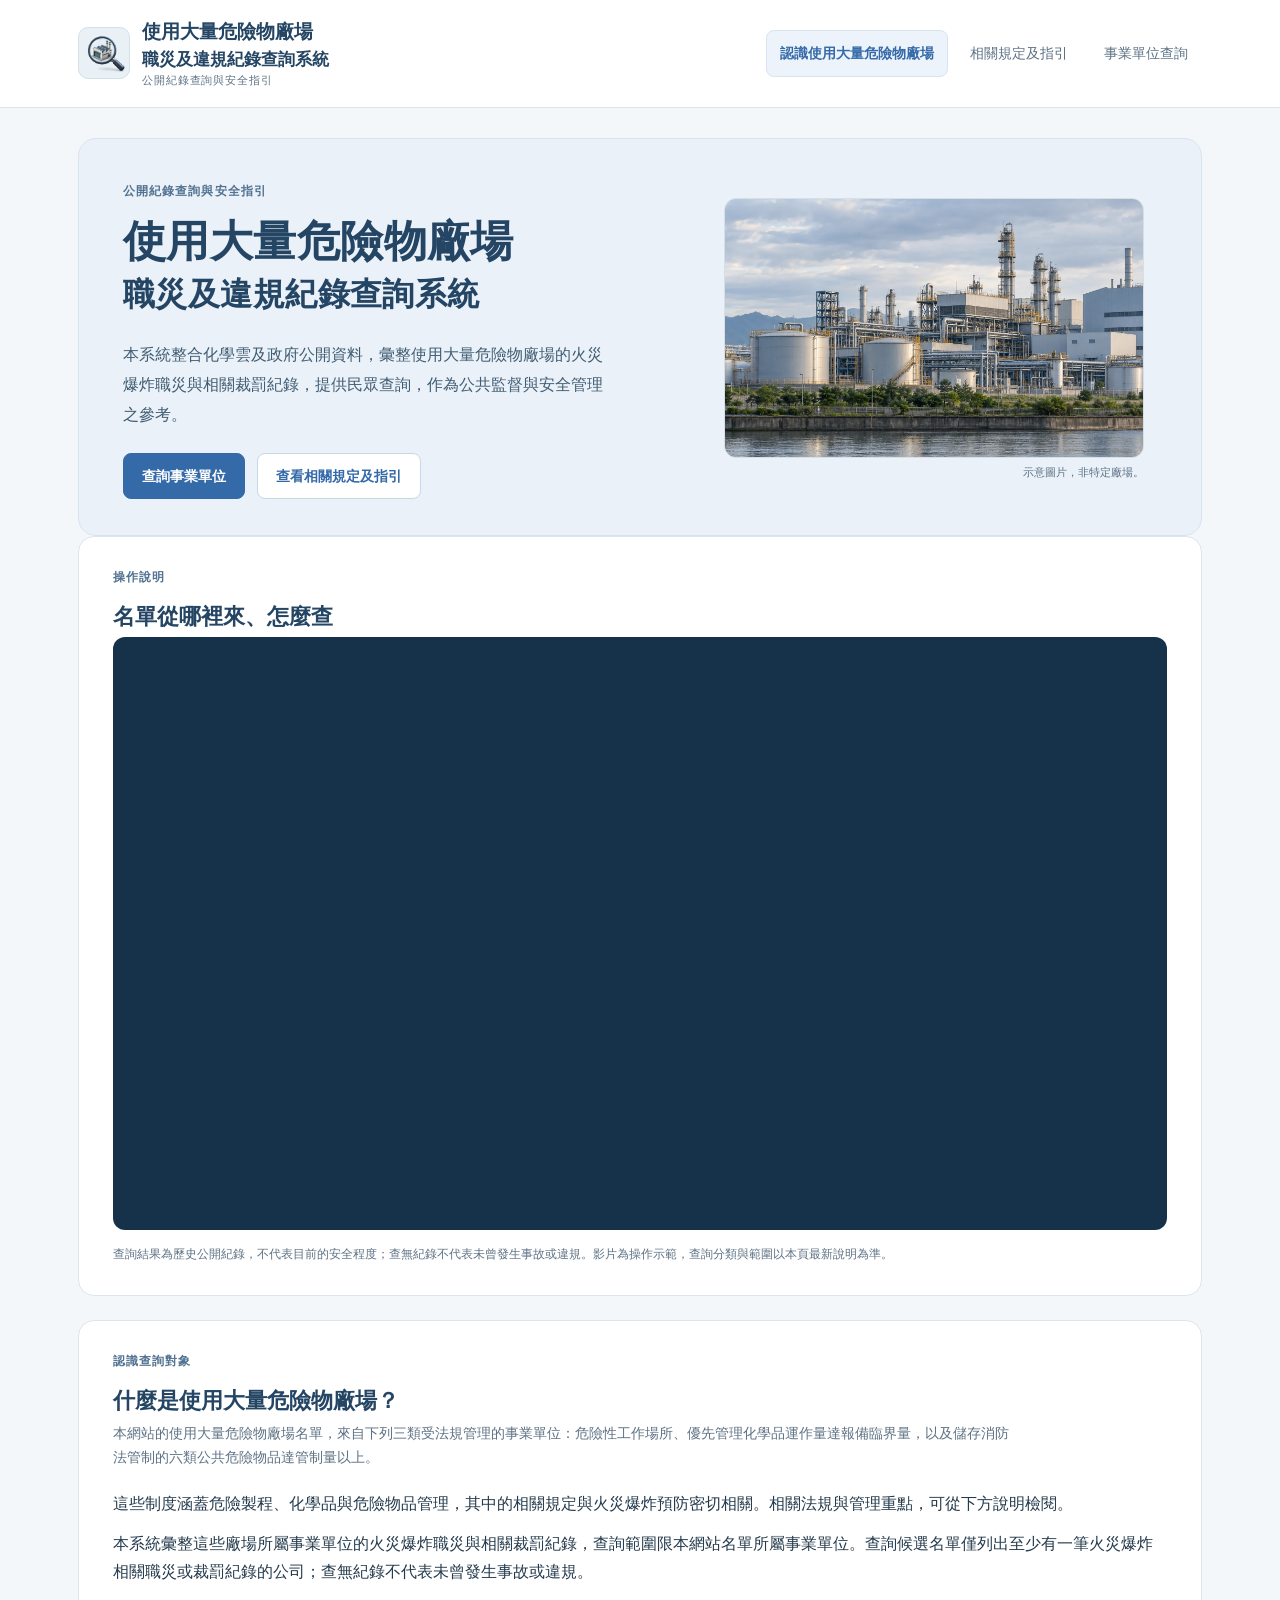
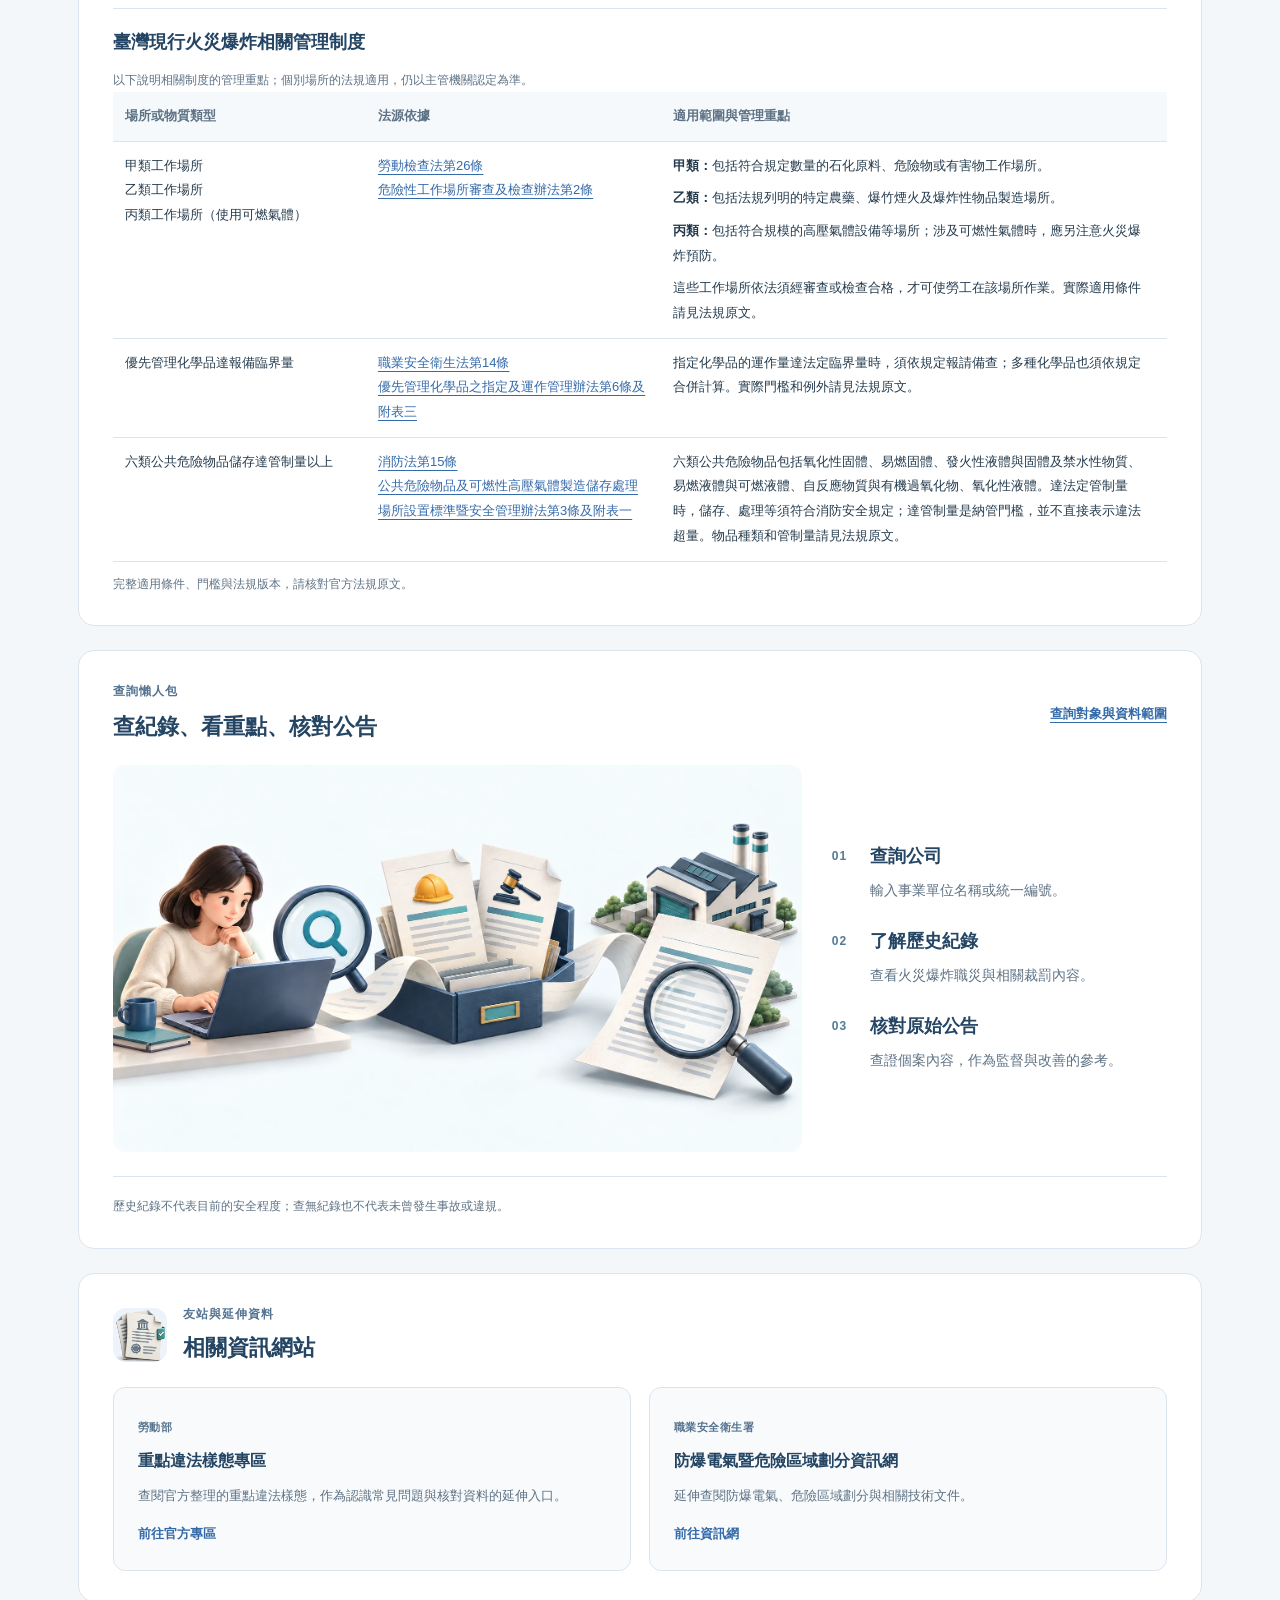
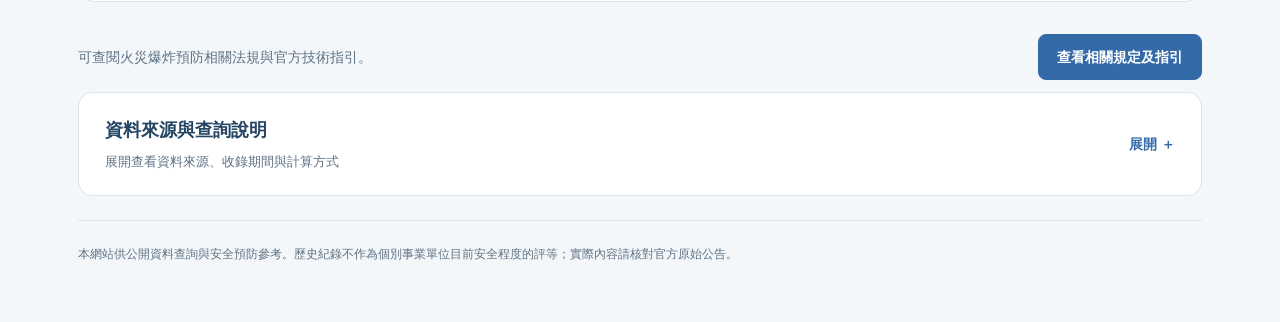
==== commit ac76a178: "Limit hazardous-facility queries to fire/explosion records and remove 28 supplemental companies" ====
--- a/index.html
+++ b/index.html
@@ -3,7 +3,7 @@
 <head>
 <meta charset="UTF-8">
 <meta name="viewport" content="width=device-width, initial-scale=1">
-<title>職災與裁罰公開紀錄｜高風險廠場職災及違規紀錄查詢系統</title>
+<title>火災爆炸職災與裁罰公開紀錄｜使用大量危險物廠場職災及違規紀錄查詢系統</title>
 <style>
 :root{--navy:#1e4b6b;--blue:#3b82f6;--text:#1e293b;--muted:#64748b;--line:#e2e8f0;--bg:#eef2f6}
 *{box-sizing:border-box}body{margin:0;background:var(--bg);color:var(--text);font-family:"Noto Sans TC","Microsoft JhengHei",sans-serif;line-height:1.7}
@@ -39,15 +39,15 @@
 .sources td:first-child{font-weight:700;color:var(--navy)}
 }
 </style>
-<meta name="description" content="整合化學雲及政府公開資料，彙整高風險廠場的職災與裁罰紀錄，提供民眾查詢與公共監督參考。">
-<link rel="stylesheet" href="assets/site.css?v=20261019-video-DxZQSsWkJ9Q">
+<meta name="description" content="整合化學雲及政府公開資料，彙整使用大量危險物廠場的火災爆炸職災與相關裁罰紀錄，提供民眾查詢與公共監督參考。">
+<link rel="stylesheet" href="assets/site.css?v=20261112-fire-only">
 <link rel="canonical" href="https://fefe9487.github.io/fire-explosion-risk-site-b/">
 </head>
 <body>
-<a class="skip-link" href="#main-content">跳至主要內容</a><header class="site-header"><div class="header-inner"><a class="site-brand" href="index.html"><img class="brand-image" src="assets/images/factory-search-icon.webp" width="52" height="52" alt="" decoding="async"><span>高風險廠場職災及違規紀錄查詢系統<small>公開紀錄查詢與安全指引</small></span></a><nav class="site-nav" aria-label="主要頁面"><a href="index.html" aria-current="page">認識高風險廠場</a><a href="gaps.html">相關規定及指引</a><a href="query.html">事業單位查詢</a></nav></div></header><div class="wrap"><main id="main-content" class="home-main">
-<section class="home-hero" aria-labelledby="home-title"><div class="hero-copy"><p class="eyebrow">公開紀錄查詢與安全指引</p><h1 id="home-title">高風險廠場<br>職災及違規紀錄查詢系統</h1><p class="hero-lead">本系統整合化學雲及政府公開資料，彙整高風險廠場的職災與裁罰紀錄，提供民眾查詢，作為公共監督與安全管理之參考。</p><div class="hero-actions"><a class="button-primary" href="query.html">查詢事業單位</a><a class="button-secondary" href="gaps.html">查看相關規定及指引</a></div></div><figure class="hero-visual"><img class="hero-image" src="assets/images/industrial-site-hero.webp" width="1593" height="987" alt="工業廠場的設備、儲槽與管線示意" decoding="async"><figcaption>示意圖片，非特定廠場。</figcaption></figure></section>
-<section class="section-card home-film" id="intro-film" aria-labelledby="film-title"><p class="eyebrow">操作說明</p><h2 id="film-title">名單從哪裡來、怎麼查</h2><div class="film-frame"><iframe src="https://www.youtube-nocookie.com/embed/iDgvWMrM8gA" title="名單從哪裡來、怎麼查" allow="accelerometer; autoplay; clipboard-write; encrypted-media; gyroscope; picture-in-picture; web-share" referrerpolicy="strict-origin-when-cross-origin" allowfullscreen></iframe></div><p class="caption">查詢結果為歷史公開紀錄，不代表目前的安全程度；查無紀錄不代表未曾發生事故或違規。</p></section>
-<section class="section-card definition-section" id="high-risk-definition" aria-labelledby="definition-title"><p class="eyebrow">認識查詢對象</p><h2 id="definition-title">什麼是高風險廠場？</h2><p class="section-intro">本網站的高風險廠場名單，來自下列三類受法規管理的事業單位：危險性工作場所、優先管理化學品運作量達報備臨界量，以及儲存消防法管制的六類公共危險物品達管制量以上。</p><p id="definition-reason">這些制度涵蓋危險製程、化學品與危險物品管理，其中的相關規定與火災爆炸預防密切相關。相關法規與管理重點，可從下方說明檢閱。</p><p>本系統彙整這些廠場所屬事業單位的職災與裁罰紀錄，查詢範圍限本網站名單所屬事業單位。納入名單不代表曾發生事故或違規。</p>
+<a class="skip-link" href="#main-content">跳至主要內容</a><header class="site-header"><div class="header-inner"><a class="site-brand" href="index.html"><img class="brand-image" src="assets/images/factory-search-icon.webp" width="52" height="52" alt="" decoding="async"><span>使用大量危險物廠場<span class="brand-system">職災及違規紀錄查詢系統</span><small>公開紀錄查詢與安全指引</small></span></a><nav class="site-nav" aria-label="主要頁面"><a href="index.html" aria-current="page">認識使用大量危險物廠場</a><a href="gaps.html">相關規定及指引</a><a href="query.html">事業單位查詢</a></nav></div></header><div class="wrap"><main id="main-content" class="home-main">
+<section class="home-hero" aria-labelledby="home-title"><div class="hero-copy"><p class="eyebrow">公開紀錄查詢與安全指引</p><h1 id="home-title">使用大量危險物廠場<span class="title-detail">職災及違規紀錄查詢系統</span></h1><p class="hero-lead">本系統整合化學雲及政府公開資料，彙整使用大量危險物廠場的火災爆炸職災與相關裁罰紀錄，提供民眾查詢，作為公共監督與安全管理之參考。</p><div class="hero-actions"><a class="button-primary" href="query.html">查詢事業單位</a><a class="button-secondary" href="gaps.html">查看相關規定及指引</a></div></div><figure class="hero-visual"><img class="hero-image" src="assets/images/industrial-site-hero.webp" width="1593" height="987" alt="工業廠場的設備、儲槽與管線示意" decoding="async"><figcaption>示意圖片，非特定廠場。</figcaption></figure></section>
+<section class="section-card home-film" id="intro-film" aria-labelledby="film-title"><p class="eyebrow">操作說明</p><h2 id="film-title">名單從哪裡來、怎麼查</h2><div class="film-frame"><iframe src="https://www.youtube-nocookie.com/embed/zdOFnnIJDhI" title="名單從哪裡來、怎麼查" allow="accelerometer; autoplay; clipboard-write; encrypted-media; gyroscope; picture-in-picture; web-share" referrerpolicy="strict-origin-when-cross-origin" allowfullscreen></iframe></div><p class="caption">查詢結果為歷史公開紀錄，不代表目前的安全程度；查無紀錄不代表未曾發生事故或違規。影片為操作示範，查詢分類與範圍以本頁最新說明為準。</p></section>
+<section class="section-card definition-section" id="high-risk-definition" aria-labelledby="definition-title"><p class="eyebrow">認識查詢對象</p><h2 id="definition-title">什麼是使用大量危險物廠場？</h2><p class="section-intro">本網站的使用大量危險物廠場名單，來自下列三類受法規管理的事業單位：危險性工作場所、優先管理化學品運作量達報備臨界量，以及儲存消防法管制的六類公共危險物品達管制量以上。</p><p id="definition-reason">這些制度涵蓋危險製程、化學品與危險物品管理，其中的相關規定與火災爆炸預防密切相關。相關法規與管理重點，可從下方說明檢閱。</p><p>本系統彙整這些廠場所屬事業單位的火災爆炸職災與相關裁罰紀錄，查詢範圍限本網站名單所屬事業單位。查詢候選名單僅列出至少有一筆火災爆炸相關職災或裁罰紀錄的公司；查無紀錄不代表未曾發生事故或違規。</p>
 <section class="sources" id="category-laws" aria-labelledby="category-title">
 <h3 id="category-title">臺灣現行火災爆炸相關管理制度</h3>
 <p class="caption">以下說明相關制度的管理重點；個別場所的法規適用，仍以主管機關認定為準。</p>
@@ -61,14 +61,14 @@
 </section>
 <section class="section-card public-guide" id="quick-guide" aria-labelledby="guide-title">
 <div class="guide-heading"><div><p class="eyebrow">查詢懶人包</p><h2 id="guide-title">查紀錄、看重點、核對公告</h2></div><a class="text-link" href="#high-risk-definition">查詢對象與資料範圍</a></div>
-<figure class="public-guide-figure"><img src="assets/images/public-records-guide.webp" width="1672" height="941" alt="民眾透過電腦查詢公司紀錄，查看職災及裁罰文件，並用原始公告核對內容的立體插畫。" loading="lazy" decoding="async"><figcaption class="guide-steps"><div><span class="guide-step-number">01</span><h3>查詢公司</h3><p>輸入事業單位名稱或統一編號。</p></div><div><span class="guide-step-number">02</span><h3>了解歷史紀錄</h3><p>查看個別公司的職災紀錄與處分內容。</p></div><div><span class="guide-step-number">03</span><h3>核對原始公告</h3><p>查證個案內容，作為監督與改善的參考。</p></div></figcaption></figure>
+<figure class="public-guide-figure"><img src="assets/images/public-records-guide.webp" width="1672" height="941" alt="民眾透過電腦查詢公司紀錄，查看職災及裁罰文件，並用原始公告核對內容的立體插畫。" loading="lazy" decoding="async"><figcaption class="guide-steps"><div><span class="guide-step-number">01</span><h3>查詢公司</h3><p>輸入事業單位名稱或統一編號。</p></div><div><span class="guide-step-number">02</span><h3>了解歷史紀錄</h3><p>查看火災爆炸職災與相關裁罰內容。</p></div><div><span class="guide-step-number">03</span><h3>核對原始公告</h3><p>查證個案內容，作為監督與改善的參考。</p></div></figcaption></figure>
 <p class="guide-note">歷史紀錄不代表目前的安全程度；查無紀錄也不代表未曾發生事故或違規。</p></section>
 
 <section class="section-card" id="friendly-sites" aria-labelledby="friendly-title"><div class="section-heading"><span class="icon-box"><img class="illustrated-icon" src="assets/images/public-records-icon.webp" width="80" height="80" alt="" loading="lazy" decoding="async"></span><div><p class="eyebrow">友站與延伸資料</p><h2 id="friendly-title">相關資訊網站</h2></div></div><div class="friendly-grid"><a class="friendly-card" href="https://announcement.mol.gov.tw/seriousViolations/index" target="_blank" rel="noopener"><span class="source-label">勞動部</span><h3>重點違法樣態專區</h3><p>查閱官方整理的重點違法樣態，作為認識常見問題與核對資料的延伸入口。</p><span class="entry-action">前往官方專區</span></a><a class="friendly-card" href="https://exproof.osha.gov.tw/" target="_blank" rel="noopener"><span class="source-label">職業安全衛生署</span><h3>防爆電氣暨危險區域劃分資訊網</h3><p>延伸查閱防爆電氣、危險區域劃分與相關技術文件。</p><span class="entry-action">前往資訊網</span></a></div></section>
 <div class="next-page"><span>可查閱火災爆炸預防相關法規與官方技術指引。</span><a class="button-primary" href="gaps.html">查看相關規定及指引</a></div>
 <details class="source-details" id="source-details"><summary><span>資料來源與查詢說明<small>展開查看資料來源、收錄期間與計算方式</small></span><span class="details-action" aria-hidden="true"></span></summary><div class="details-content">
 
-<section class="section-card" id="data-sources" aria-labelledby="source-title"><div class="section-heading"><span class="icon-box"><img class="illustrated-icon" src="assets/images/public-records-icon.webp" width="80" height="80" alt="" loading="lazy" decoding="async"></span><div><p class="eyebrow">資料來源</p><h2 id="source-title">公開資料來源</h2></div></div><p class="section-intro">以政府公開公告為基礎，分別整理裁罰處分與職災案件。每種資料的日期與計算單位不同，閱讀時請先確認範圍。</p><div class="source-grid"><a class="source-card" href="https://announcement.mol.gov.tw/" target="_blank" rel="noopener"><span class="source-label">裁罰公告</span><h3>違反勞動法令事業單位查詢</h3><p>核對處分日期、處分字號與公告引用條文。</p></a><a class="source-card" href="https://toshms.osha.gov.tw/Disaster/Content/DisasterList" target="_blank" rel="noopener"><span class="source-label">職災相關處分</span><h3>職場重大災害檢查訊息</h3><p>整理公開職災相關處分與公告中的災害類型。</p></a><a class="source-card" href="https://pacs.osha.gov.tw/2875/" target="_blank" rel="noopener"><span class="source-label">重大職災案件</span><h3>重大職災公開網</h3><p>補充公開案件；與既有紀錄比對後避免重複計入。</p></a></div><p class="caption">公司查詢限本網站高風險廠場名單所屬事業單位。完整案件內容請核對原始公告。</p></section>
+<section class="section-card" id="data-sources" aria-labelledby="source-title"><div class="section-heading"><span class="icon-box"><img class="illustrated-icon" src="assets/images/public-records-icon.webp" width="80" height="80" alt="" loading="lazy" decoding="async"></span><div><p class="eyebrow">資料來源</p><h2 id="source-title">公開資料來源</h2></div></div><p class="section-intro">以政府公開公告為基礎，分別整理裁罰處分與職災案件。每種資料的日期與計算單位不同，閱讀時請先確認範圍。</p><div class="source-grid"><a class="source-card" href="https://announcement.mol.gov.tw/" target="_blank" rel="noopener"><span class="source-label">裁罰公告</span><h3>違反勞動法令事業單位查詢</h3><p>核對處分日期、處分字號與公告引用條文。</p></a><a class="source-card" href="https://toshms.osha.gov.tw/Disaster/Content/DisasterList" target="_blank" rel="noopener"><span class="source-label">職災相關處分</span><h3>職場重大災害檢查訊息</h3><p>整理公開職災相關處分與公告中的災害類型。</p></a></div><p class="caption">公司查詢限本網站使用大量危險物廠場名單所屬事業單位。完整案件內容請核對原始公告。</p></section>
 <section class="section-card" id="data-period" aria-labelledby="period-title"><div class="section-heading"><span class="icon-box"><img class="illustrated-icon" src="assets/images/public-records-icon.webp" width="80" height="80" alt="" loading="lazy" decoding="async"></span><div><p class="eyebrow">收錄範圍</p><h2 id="period-title">資料期間與更新</h2></div></div>
 <div class="sources"><table><thead><tr><th>項目</th><th>期間與日期</th><th>如何解讀</th></tr></thead><tbody id="data-periods"></tbody></table></div>
 <p class="caption" id="query-counting-note"></p>
@@ -85,17 +85,17 @@
 <ul>
 <li>在查詢頁輸入事業單位名稱的一部分，或統一編號，再按查詢。</li>
 <li>候選項目按統一編號合併為事業單位，同一統編只顯示一筆。統編不同不合併；公司名稱相同時，名稱後加上場所。</li>
-<li>選定之後，頁面分成火災爆炸裁罰、火災爆炸職災、其他類型職災、其他裁罰。職災區同時列出檢查訊息的處分，以及重大職災公開網案件。</li>
+<li>候選名單只列有火災爆炸相關紀錄的公司。選定後，頁面分為「未落實火災爆炸預防裁罰」及「發生火災爆炸職災」兩類，職災僅採職場重大災害檢查訊息的火災、爆炸類型。</li>
 <li>沒有輸入條件時不會查詢，也不會列出公司。</li>
 </ul>
 <h2>選定公司後如何篩選</h2>
 <ul>
-<li>處分年度：裁罰可查約10年，職災處分依目前收錄的資料期間顯示。兩者依處分日期篩選；選了單一年份時，重大職災公開網改依發生日期篩選，未選年份時含較早案件。</li>
+<li>處分年度：裁罰可查約10年，職災處分依目前收錄的資料期間顯示。兩者均依處分日期篩選，僅列火災爆炸相關紀錄。</li>
 <li>排序：日期由新到舊或由舊到新。返回候選項目或重新查詢後，篩選會恢復預設。</li>
 </ul>
 <h2>公司與場所如何計算</h2>
 <p>查詢按同一統一編號合併公司紀錄，不再把紀錄掛到個別廠址上呈現。頁面不列出個別廠址，也不標示事故發生在哪一筆場所。公告原文若本身寫了廠名，裁罰說明仍照原文顯示。</p>
-<p>同一統編底下，能對到清冊的處分、先前無法分到單一場所的處分，都計入這家公司。職安法第6條不因敘述出現「火災」或「爆炸」就強調標示；敘述確認是防爆、可燃性氣體或粉塵、動火、靜電、發火源，或已發生火災爆炸，才強調標示並計入。局限空間例示、缺氧換氣但書，以及儀表或閥件標示裡的「為防止爆炸、火災、洩漏」，不計入。同一處分字號若在職災資料的災害類型是火災或爆炸，該裁罰也列入火災爆炸裁罰。</p>
+<p>同一統編底下，能對到清冊的處分、先前無法分到單一場所的處分，都計入這家公司。職安法第6條不因敘述出現「火災」或「爆炸」就強調標示；敘述確認是防爆、可燃性氣體或粉塵、動火、靜電、發火源，或已發生火災爆炸，才強調標示並計入。局限空間例示、缺氧換氣但書，以及儀表或閥件標示裡的「為防止爆炸、火災、洩漏」，不計入。同一處分字號若在職災資料的災害類型是火災或爆炸，該裁罰也列入「未落實火災爆炸預防裁罰」。</p>
 <h2>紀錄與安全資訊如何解讀</h2>
 <p>查詢結果是歷史公開紀錄，不代表場所目前的改善情形，也不作為目前風險高低或安全程度的評等。查無紀錄不代表未曾發生事故或違規。色彩強調與粗體是相關條文及文字的閱讀提示，不是另一次違規認定。</p>
 <p>相關規定及技術指引供理解與預防參考。條文引用情形不能單獨用來判定事故原因；實際適用義務及案件內容，應核對完整法規與原始公告。</p>
@@ -111,13 +111,13 @@
   const esc = value => String(value ?? '').replace(/[&<>"]/g,c=>({'&':'&amp;','<':'&lt;','>':'&gt;','"':'&quot;'}[c]));
   const rows=[
     ['公司裁罰查詢',meta.penaltyPeriod||'約10年','依處分年度篩選；期間兩端為部分年度。'],
-    ['公司職災查詢',meta.accidentPeriod||'依目前收錄的資料期間','職災處分依處分年度篩選；重大職災公開網在未選單一年份時含較早案件。'],
+    ['公司職災查詢',meta.accidentPeriod||'依目前收錄的資料期間','僅列火災、爆炸類型，依處分年度篩選。'],
     ['裁罰來源最新處分日期',meta.penaltySourceThrough||'未提供','來源檔中最晚的處分日期，不代表此前已完整收錄。'],
     ['職災來源最新處分日期',meta.accidentSourceThrough||'未提供','來源檔中最晚的職災處分日期，不代表此前已完整收錄。'],
     ['系統資料更新日',meta.sourceUpdatedAt||'未提供','來源資料整理與更新日期。']
   ];
   document.getElementById('data-periods').innerHTML=rows.map(row=>'<tr>'+row.map(v=>'<td>'+esc(v)+'</td>').join('')+'</tr>').join('');
-  document.getElementById('query-counting-note').textContent='本頁資料期間：'+(meta.penaltyPeriod||'裁罰處分日期約10年')+'；'+(meta.accidentPeriod||'職災處分日期近五年')+'。按同一統編合計，不按個別場所拆開。重大職災公開網另按發生日期計，未選單一年份時含較早案件。處分件數與公開網案件不要相加。';
+  document.getElementById('query-counting-note').textContent='本頁資料期間：'+(meta.penaltyPeriod||'裁罰處分日期約10年')+'；'+(meta.accidentPeriod||'職災處分日期近五年')+'。按同一統編合計，不按個別場所拆開。僅列火災爆炸相關紀錄。處分件數不等於事故場次，兩類紀錄可能涉及同一處分，請勿相加。';
 }
 function renderFireRules(criteria) {
   const host=document.getElementById('m-fire-rules'), groups=criteria?.groups||[];
--- a/assets/site.css
+++ b/assets/site.css
@@ -9,6 +9,7 @@
 .site-header{background:#fff;border-bottom:1px solid var(--line)}
 .header-inner{max-width:1180px;padding:18px 28px;margin:auto;display:flex;align-items:center;justify-content:space-between;gap:28px}
 .site-brand{display:flex;align-items:center;gap:12px;color:var(--navy);font-size:19px;font-weight:700;text-decoration:none;min-width:0;line-height:1.5}
+.brand-system{display:block;font-size:.9em}
 .site-brand small{display:block;font-size:11px;font-weight:500;letter-spacing:.08em;color:var(--muted)}
 .brand-image{width:52px;height:52px;flex-shrink:0;object-fit:cover;background:#eaf1f6;border:1px solid #d4e1e9;border-radius:10px}
 .site-nav{display:flex;flex-wrap:wrap;align-items:center;gap:8px!important;margin:0!important;font-size:14px}
@@ -24,6 +25,7 @@
 .home-main{min-width:0}
 .home-hero{display:grid;grid-template-columns:1.25fr 1fr;align-items:center;gap:30px;padding:42px 44px 36px;background:#eaf1f9;border:1px solid #d8e3f0;border-radius:18px}
 .hero-copy h1{font-size:clamp(30px,4vw,43px);line-height:1.35;margin:0 0 20px;font-weight:700}
+.hero-copy .title-detail{display:block;font-size:.75em;line-height:1.55}
 .hero-lead{max-width:490px;margin:0 0 22px;font-size:16px;line-height:1.9;color:#415d73}
 .hero-actions{display:flex;gap:12px;align-items:center;flex-wrap:wrap}
 .button-primary,.button-secondary{display:inline-flex;align-items:center;justify-content:center;gap:16px;min-height:44px;border-radius:8px;padding:10px 18px;font-size:14px;font-weight:700;text-decoration:none}
@@ -53,7 +55,7 @@
 .section-heading .eyebrow{margin:0 0 4px}
 .section-card h2{font-size:22px;margin:0}
 .section-intro{color:var(--muted);font-size:14px;margin:0 0 20px;max-width:900px}
-.source-grid{display:grid;grid-template-columns:repeat(3,minmax(0,1fr));gap:16px;margin:20px 0 16px}
+.source-grid{display:grid;grid-template-columns:repeat(2,minmax(0,1fr));gap:16px;margin:20px 0 16px}
 .source-card{border:1px solid var(--line);border-radius:10px;padding:20px;text-decoration:none;background:#fafcfe;color:var(--text);min-width:0}
 .source-card:hover,.friendly-card:hover{border-color:#8daecf;background:#f4f8fc}
 .source-label{font-size:11px;font-weight:600;color:#55738e;letter-spacing:.04em}
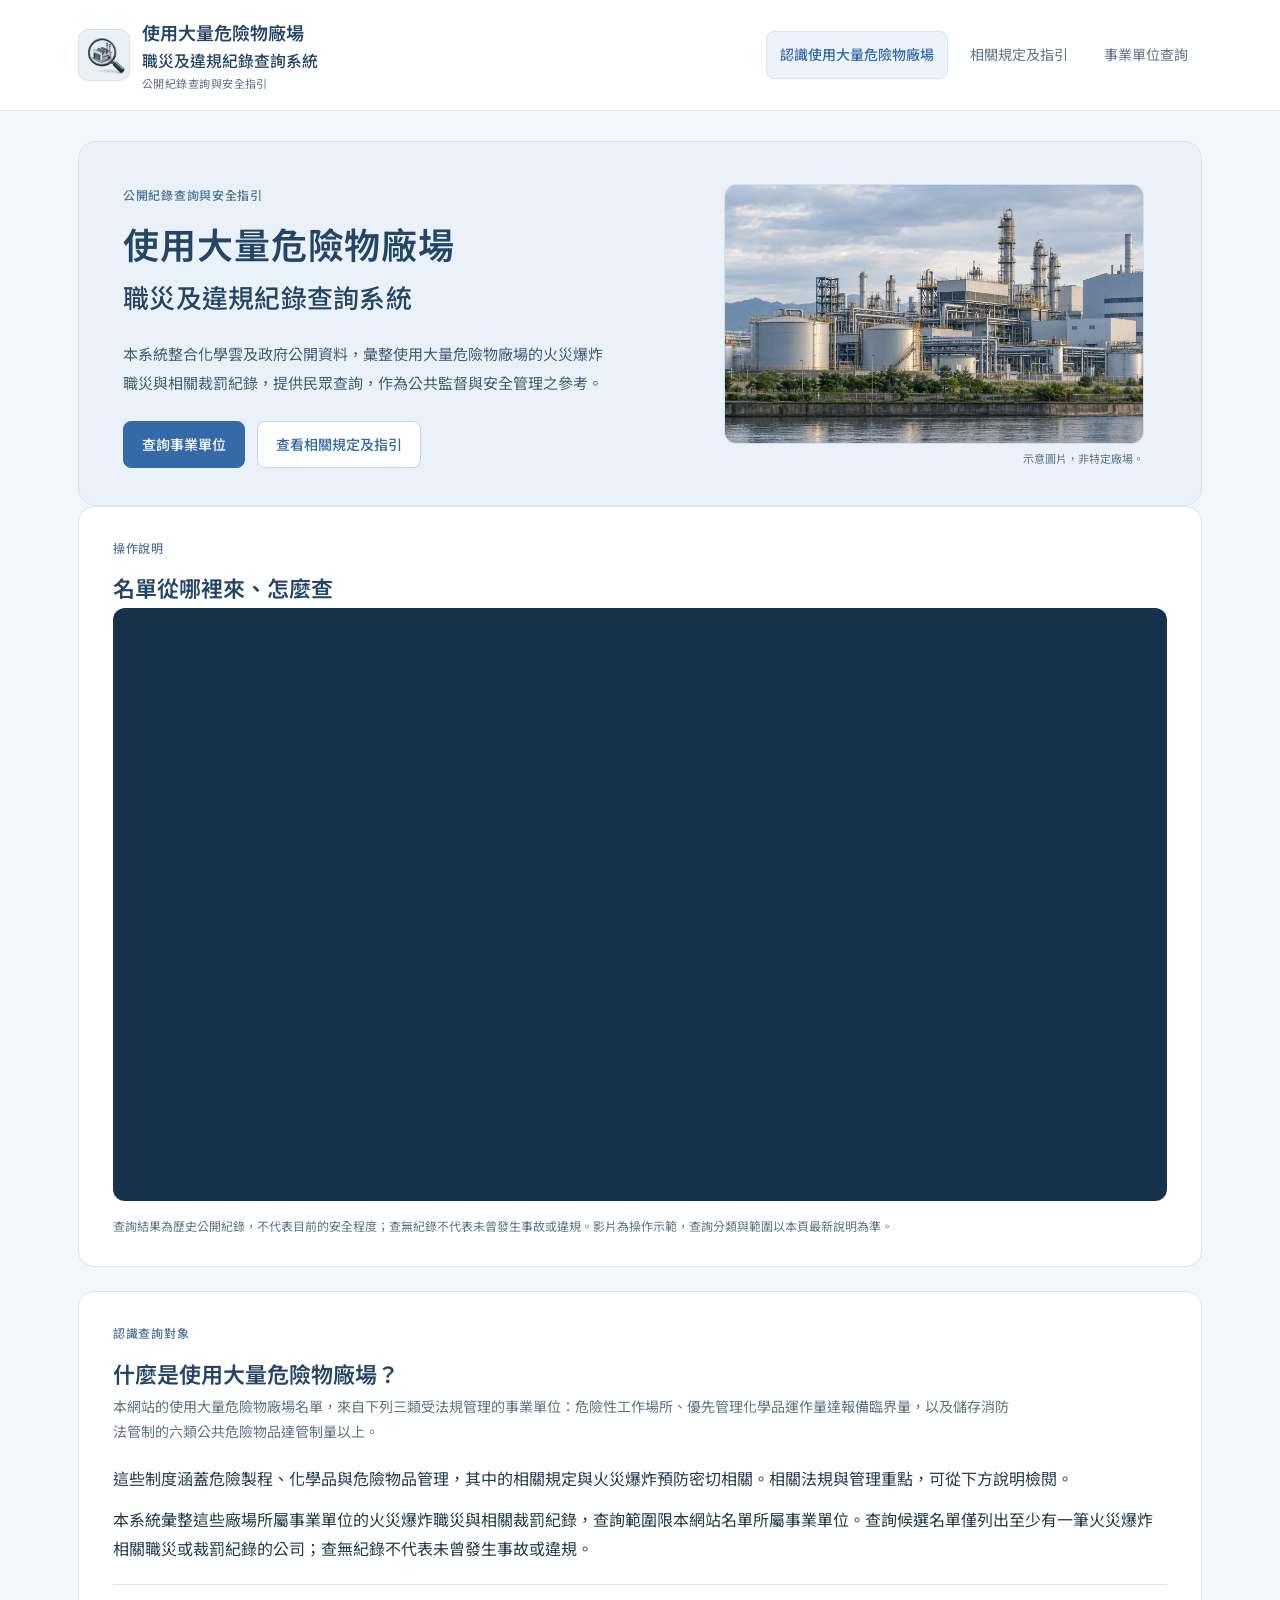
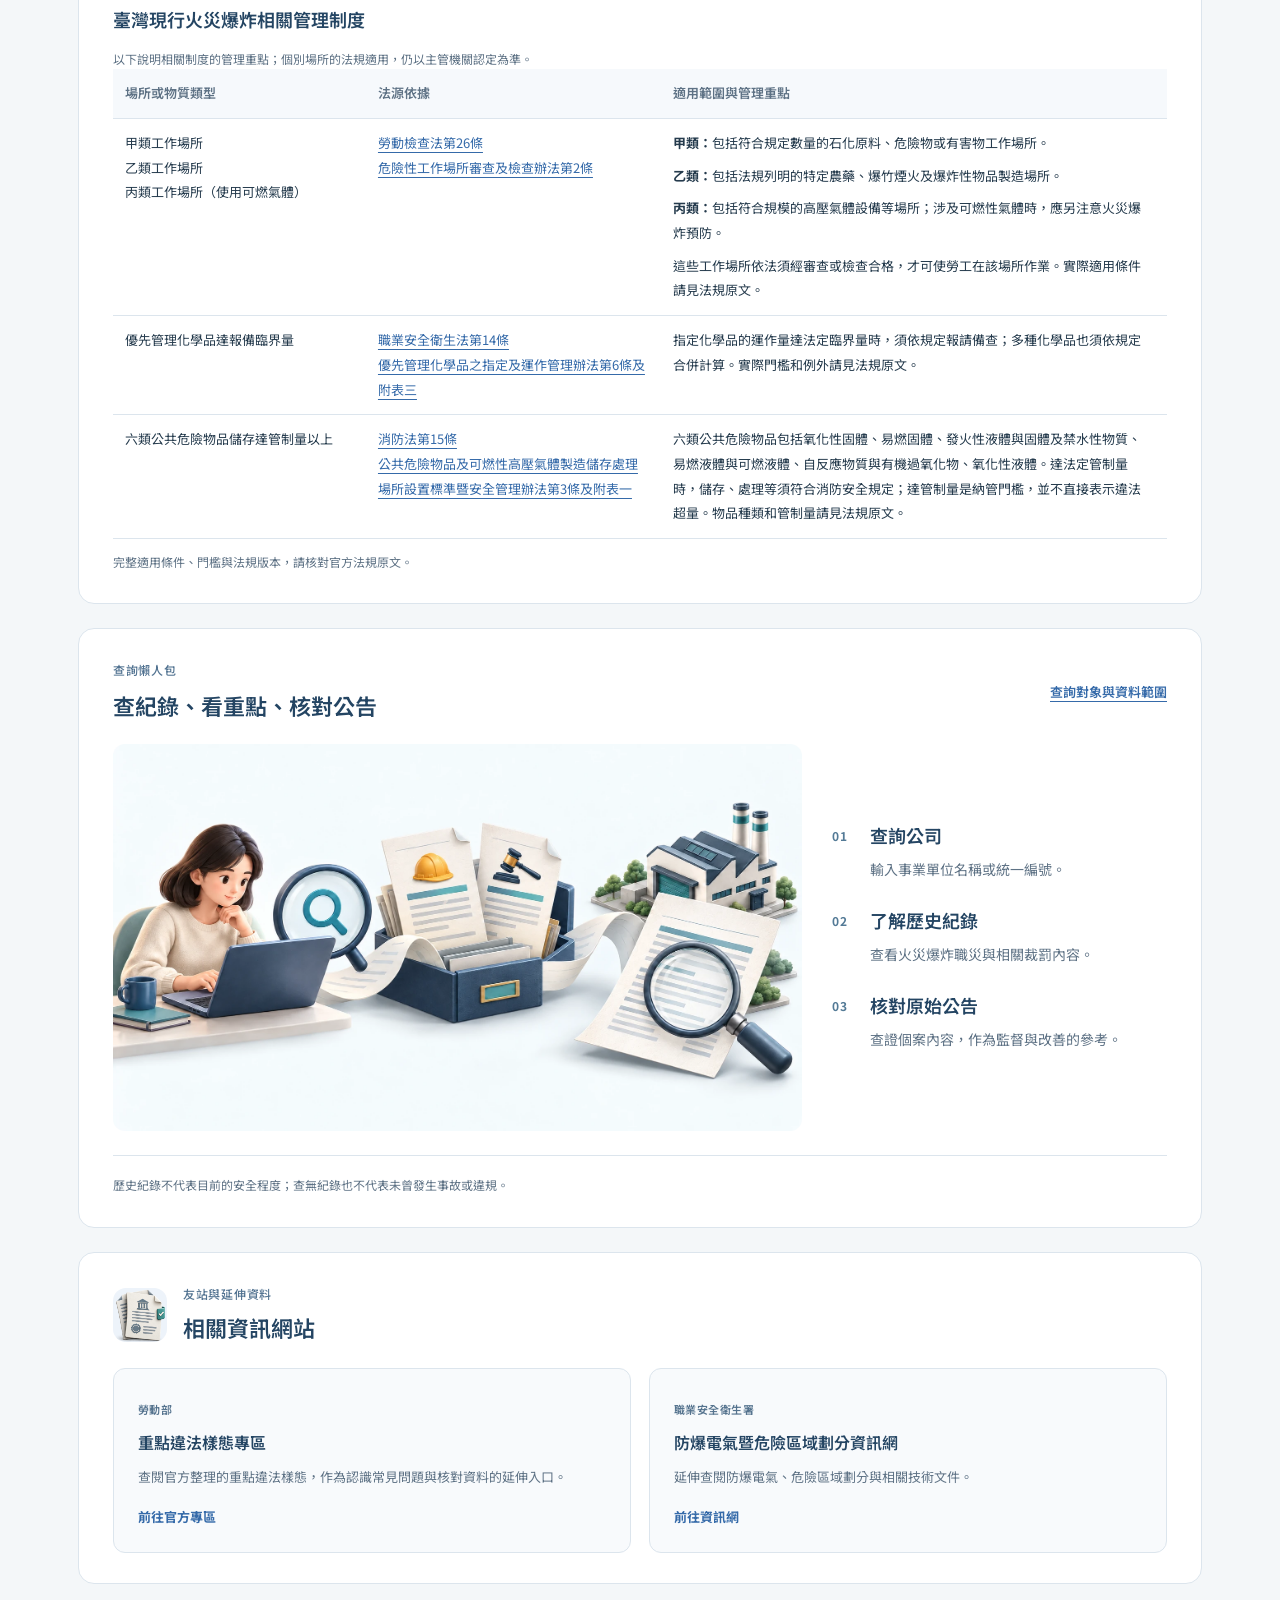
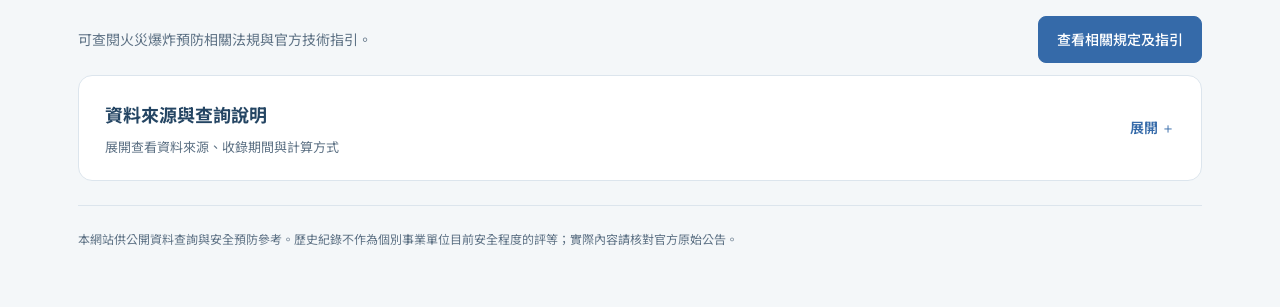
==== commit 92e65ef1: "Refine Chinese UI typography and bundle a consistent offline font" ====
--- a/index.html
+++ b/index.html
@@ -40,7 +40,7 @@
 }
 </style>
 <meta name="description" content="整合化學雲及政府公開資料，彙整使用大量危險物廠場的火災爆炸職災與相關裁罰紀錄，提供民眾查詢與公共監督參考。">
-<link rel="stylesheet" href="assets/site.css?v=20261112-fire-only">
+<link rel="stylesheet" href="assets/site.css?v=20261112-typography">
 <link rel="canonical" href="https://fefe9487.github.io/fire-explosion-risk-site-b/">
 </head>
 <body>
--- a/assets/site.css
+++ b/assets/site.css
@@ -1,34 +1,37 @@
 /* Shared presentation for the overview, guidance and query pages. */
+@font-face{font-family:"Facility Sans TC";src:url("fonts/noto-sans-tc-ui.woff") format("woff");font-style:normal;font-weight:100 900;font-display:swap}
 :root{--navy:#244563;--blue:#356aa9;--blue-hover:#285588;--text:#253b4d;--muted:#5e7285;--line:#dce5ed;--bg:#f4f7f9;--amber:#9a6414}
 html{scroll-behavior:smooth;scroll-padding-top:20px}
-body{background:var(--bg);font-family:"Noto Sans TC","Microsoft JhengHei",sans-serif;line-height:1.75}
+body{background:var(--bg);font-family:"Facility Sans TC","Noto Sans TC","Microsoft JhengHei","PingFang TC",sans-serif;font-weight:400;font-synthesis:none;line-height:1.8}
+button,input,select,textarea{font-family:inherit}
 a{color:var(--blue);text-underline-offset:4px}
 a:focus-visible,button:focus-visible,summary:focus-visible{outline:3px solid #356aa9;outline-offset:4px}
 .skip-link{position:absolute;left:16px;top:-100px;z-index:10;background:#fff;padding:10px 18px;border-radius:8px}
 .skip-link:focus{top:12px}
 .site-header{background:#fff;border-bottom:1px solid var(--line)}
 .header-inner{max-width:1180px;padding:18px 28px;margin:auto;display:flex;align-items:center;justify-content:space-between;gap:28px}
-.site-brand{display:flex;align-items:center;gap:12px;color:var(--navy);font-size:19px;font-weight:700;text-decoration:none;min-width:0;line-height:1.5}
-.brand-system{display:block;font-size:.9em}
-.site-brand small{display:block;font-size:11px;font-weight:500;letter-spacing:.08em;color:var(--muted)}
+.site-brand{display:flex;align-items:center;gap:12px;color:var(--navy);font-size:18px;font-weight:600;text-decoration:none;min-width:0;line-height:1.65}
+.brand-system{display:block;font-size:.88em;font-weight:500}
+.site-brand small{display:block;font-size:11px;font-weight:400;letter-spacing:.04em;color:var(--muted)}
 .brand-image{width:52px;height:52px;flex-shrink:0;object-fit:cover;background:#eaf1f6;border:1px solid #d4e1e9;border-radius:10px}
 .site-nav{display:flex;flex-wrap:wrap;align-items:center;gap:8px!important;margin:0!important;font-size:14px}
-.site-nav a{padding:10px 13px!important;border:1px solid transparent;border-radius:8px;color:var(--muted);white-space:nowrap;text-decoration:none;font-weight:500}
+.site-nav a{padding:10px 13px!important;border:1px solid transparent;border-radius:8px;color:var(--muted);white-space:nowrap;text-decoration:none;font-weight:400}
 .site-nav a span{font-size:11px;display:inline-block;margin-right:8px;color:#758ca4;font-variant-numeric:tabular-nums}
 .site-nav a:hover{background:#f3f7fc;color:var(--blue)}
-.site-nav a[aria-current]{background:#edf3fa;border:1px solid #d9e4f1!important;color:var(--blue);font-weight:700}
+.site-nav a[aria-current]{background:#edf3fa;border:1px solid #d9e4f1!important;color:var(--blue);font-weight:500}
 .wrap{max-width:1180px;margin:30px auto 56px;padding:0 28px}
 .card{padding:32px 36px;border:1px solid var(--line);border-radius:16px;box-shadow:none;min-width:0}
-h1{color:var(--navy);font-size:28px;line-height:1.45;letter-spacing:.01em}
-h2{color:var(--navy)}
-.eyebrow{font-size:12px;font-weight:700;letter-spacing:.09em;color:#527391;margin:0 0 10px}
+h1{color:var(--navy);font-size:28px;font-weight:600;line-height:1.5;letter-spacing:.01em}
+h2{color:var(--navy);font-weight:600}
+h3{font-weight:600}
+.eyebrow{font-size:12px;font-weight:500;letter-spacing:.06em;color:#527391;margin:0 0 10px}
 .home-main{min-width:0}
 .home-hero{display:grid;grid-template-columns:1.25fr 1fr;align-items:center;gap:30px;padding:42px 44px 36px;background:#eaf1f9;border:1px solid #d8e3f0;border-radius:18px}
-.hero-copy h1{font-size:clamp(30px,4vw,43px);line-height:1.35;margin:0 0 20px;font-weight:700}
-.hero-copy .title-detail{display:block;font-size:.75em;line-height:1.55}
-.hero-lead{max-width:490px;margin:0 0 22px;font-size:16px;line-height:1.9;color:#415d73}
+.hero-copy h1{font-size:clamp(28px,3vw,36px);line-height:1.5;margin:0 0 20px;font-weight:600;letter-spacing:.025em}
+.hero-copy .title-detail{display:block;margin-top:6px;font-size:.72em;font-weight:500;line-height:1.65;letter-spacing:.01em}
+.hero-lead{max-width:490px;margin:0 0 24px;font-size:15px;line-height:1.95;color:#415d73}
 .hero-actions{display:flex;gap:12px;align-items:center;flex-wrap:wrap}
-.button-primary,.button-secondary{display:inline-flex;align-items:center;justify-content:center;gap:16px;min-height:44px;border-radius:8px;padding:10px 18px;font-size:14px;font-weight:700;text-decoration:none}
+.button-primary,.button-secondary{display:inline-flex;align-items:center;justify-content:center;gap:16px;min-height:44px;border-radius:8px;padding:10px 18px;font-size:14px;font-weight:500;text-decoration:none}
 .button-primary{background:var(--blue);border:1px solid var(--blue);color:#fff!important}
 .button-primary:hover{background:var(--blue-hover)}
 .button-secondary{background:#fff;border:1px solid #c8d7e8;color:var(--blue)}
@@ -96,7 +99,7 @@
 .page-links>a{text-decoration:none;font-weight:600}
 .query-note{line-height:1.85}
 @media(max-width:900px){.header-inner{flex-direction:column;align-items:flex-start;gap:15px;padding:18px 24px}.site-nav{width:100%}.site-nav a{flex:1;text-align:center}.wrap{padding:0 24px}.home-hero{padding:32px;gap:15px}.source-grid{gap:10px}.source-card{padding:16px}.entry-card{padding:20px}.card{padding:28px}}
-@media(max-width:650px){.header-inner{padding:16px}.site-brand{font-size:16px;gap:9px}.brand-image{width:40px;height:40px}.site-nav{gap:5px!important}.site-nav a{font-size:12px;padding:9px 7px!important}.site-nav a span{display:none}.wrap{padding:0 14px;margin:20px auto 32px}.home-hero{grid-template-columns:1fr;padding:26px}.hero-copy h1{font-size:32px}.hero-lead{font-size:14px}.hero-visual{max-width:290px}.hero-image{max-height:180px}.entry-grid{grid-template-columns:1fr;gap:12px;margin:18px 0 24px}.entry-card{display:grid;grid-template-columns:48px 1fr;column-gap:16px;padding:20px}.entry-card .icon-box{grid-row:1/5;width:48px;height:48px}.entry-step{margin:0 0 4px}.entry-card h2{font-size:18px}.entry-card p{margin-bottom:10px}.section-card{padding:24px 20px;margin-bottom:18px}.section-card h2{font-size:19px}.section-heading{gap:12px}.section-heading .icon-box{width:44px;height:44px}.section-heading .illustrated-icon{width:64px;height:64px}.source-grid,.reading-grid,.friendly-grid{grid-template-columns:1fr;gap:12px}.reading-grid article+article{border-left:0;border-top:1px solid var(--line);padding-left:0;padding-top:16px}.reading-grid article{padding-bottom:4px}.sources td{padding-left:0}.sources tr{overflow-wrap:anywhere}.next-page{align-items:flex-start;flex-direction:column;gap:12px}.card{padding:24px 18px}h1{font-size:23px}.page-links{flex-wrap:wrap}.notice-soft{padding:14px}.stats{grid-template-columns:repeat(2,minmax(0,1fr))}.tabs{gap:0}.tabs button{font-size:13px;padding:11px 9px}.dyn{min-width:600px}.fields{grid-template-columns:1fr}.go{width:100%}}
+@media(max-width:650px){.header-inner{padding:16px}.site-brand{font-size:16px;gap:9px}.brand-image{width:40px;height:40px}.site-nav{gap:5px!important}.site-nav a{font-size:12px;padding:9px 7px!important}.site-nav a span{display:none}.wrap{padding:0 14px;margin:20px auto 32px}.home-hero{grid-template-columns:1fr;padding:26px}.hero-copy h1{font-size:clamp(25px,7.2vw,30px)}.hero-lead{font-size:14px}.hero-visual{max-width:290px}.hero-image{max-height:180px}.entry-grid{grid-template-columns:1fr;gap:12px;margin:18px 0 24px}.entry-card{display:grid;grid-template-columns:48px 1fr;column-gap:16px;padding:20px}.entry-card .icon-box{grid-row:1/5;width:48px;height:48px}.entry-step{margin:0 0 4px}.entry-card h2{font-size:18px}.entry-card p{margin-bottom:10px}.section-card{padding:24px 20px;margin-bottom:18px}.section-card h2{font-size:19px}.section-heading{gap:12px}.section-heading .icon-box{width:44px;height:44px}.section-heading .illustrated-icon{width:64px;height:64px}.source-grid,.reading-grid,.friendly-grid{grid-template-columns:1fr;gap:12px}.reading-grid article+article{border-left:0;border-top:1px solid var(--line);padding-left:0;padding-top:16px}.reading-grid article{padding-bottom:4px}.sources td{padding-left:0}.sources tr{overflow-wrap:anywhere}.next-page{align-items:flex-start;flex-direction:column;gap:12px}.card{padding:24px 18px}h1{font-size:23px}.page-links{flex-wrap:wrap}.notice-soft{padding:14px}.stats{grid-template-columns:repeat(2,minmax(0,1fr))}.tabs{gap:0}.tabs button{font-size:13px;padding:11px 9px}.dyn{min-width:600px}.fields{grid-template-columns:1fr}.go{width:100%}}
 @media(prefers-reduced-motion:reduce){html{scroll-behavior:auto}.entry-card{transition:none}.entry-card:hover{transform:none}}
 .scope-note{padding:14px 18px;background:#edf4fa;border-left:3px solid #6e96b6;border-radius:0 8px 8px 0;color:#345570;font-size:14px;line-height:1.85;margin:18px 0 0}
 .source-details{margin:0 0 24px;border:1px solid var(--line);border-radius:14px;background:#fff;scroll-margin-top:20px}
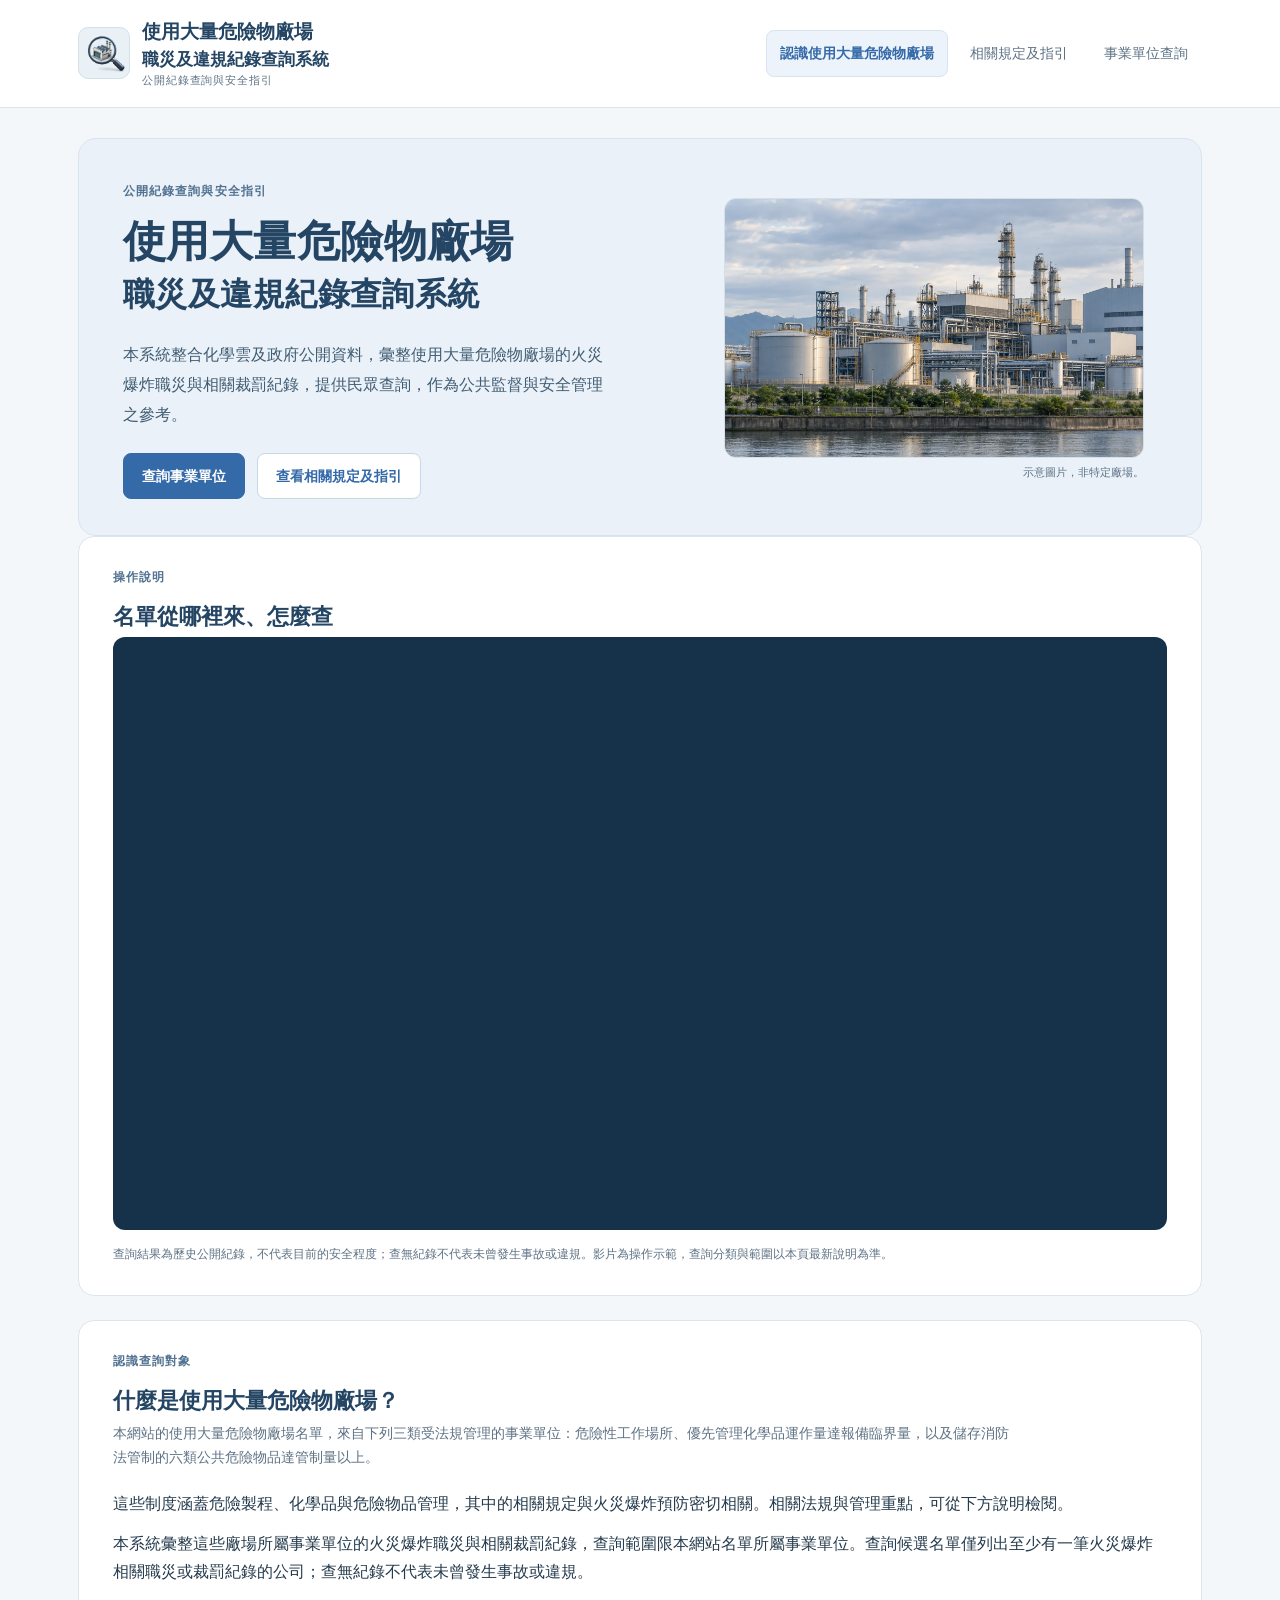
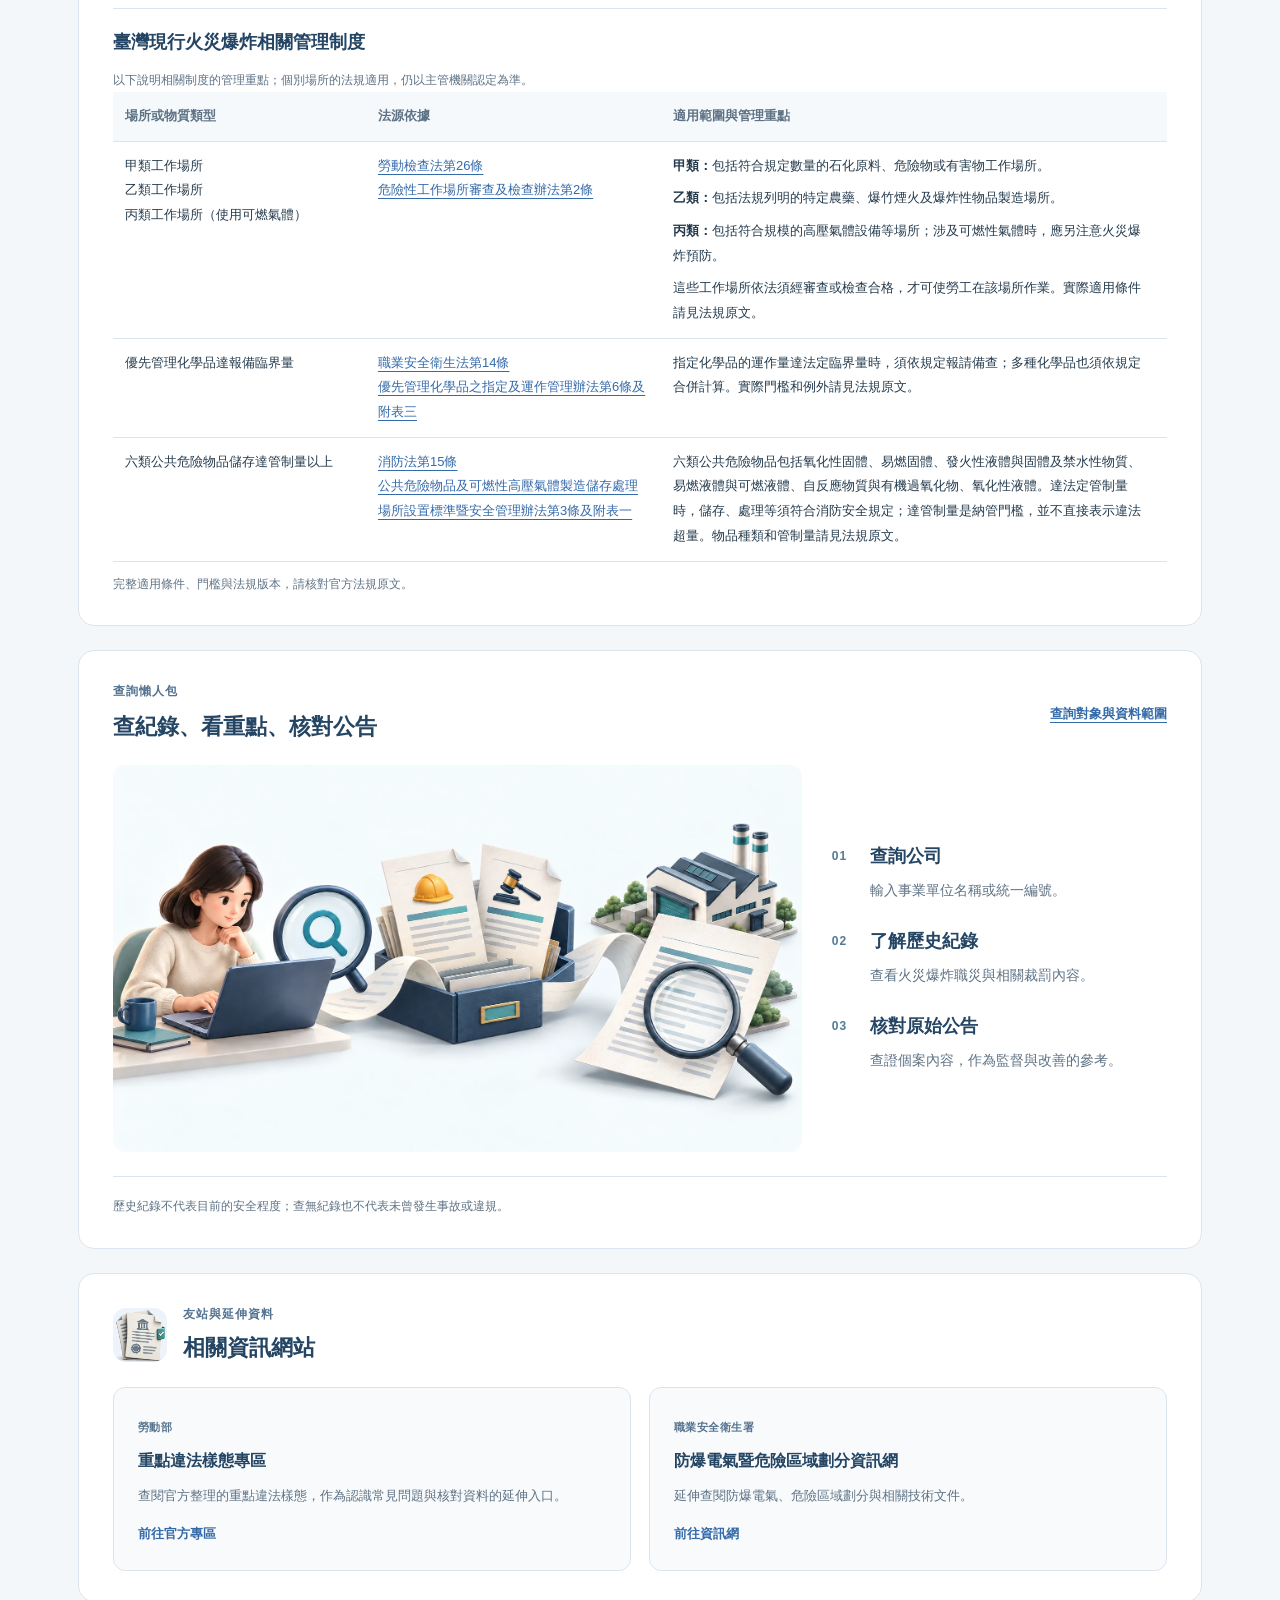
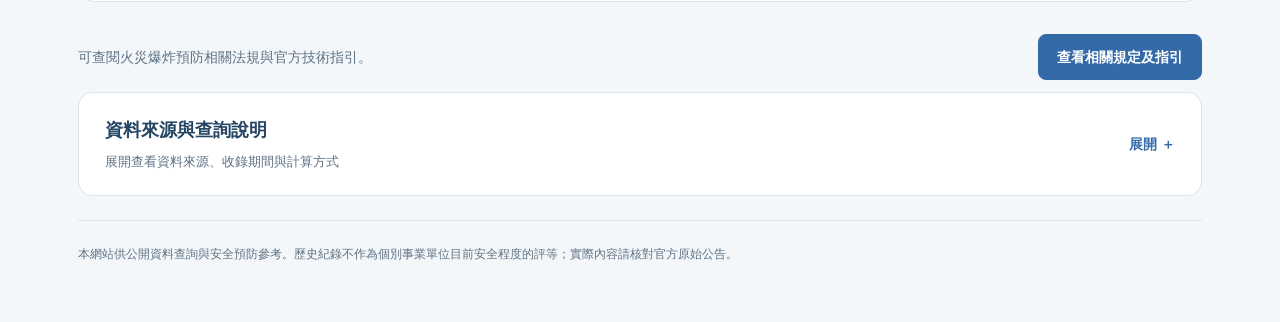
==== commit 217f22dc: "Restore the previous bold typography" ====
--- a/index.html
+++ b/index.html
@@ -40,7 +40,7 @@
 }
 </style>
 <meta name="description" content="整合化學雲及政府公開資料，彙整使用大量危險物廠場的火災爆炸職災與相關裁罰紀錄，提供民眾查詢與公共監督參考。">
-<link rel="stylesheet" href="assets/site.css?v=20261112-typography">
+<link rel="stylesheet" href="assets/site.css?v=20261112-bold-restored">
 <link rel="canonical" href="https://fefe9487.github.io/fire-explosion-risk-site-b/">
 </head>
 <body>
--- a/assets/site.css
+++ b/assets/site.css
@@ -1,37 +1,34 @@
 /* Shared presentation for the overview, guidance and query pages. */
-@font-face{font-family:"Facility Sans TC";src:url("fonts/noto-sans-tc-ui.woff") format("woff");font-style:normal;font-weight:100 900;font-display:swap}
 :root{--navy:#244563;--blue:#356aa9;--blue-hover:#285588;--text:#253b4d;--muted:#5e7285;--line:#dce5ed;--bg:#f4f7f9;--amber:#9a6414}
 html{scroll-behavior:smooth;scroll-padding-top:20px}
-body{background:var(--bg);font-family:"Facility Sans TC","Noto Sans TC","Microsoft JhengHei","PingFang TC",sans-serif;font-weight:400;font-synthesis:none;line-height:1.8}
-button,input,select,textarea{font-family:inherit}
+body{background:var(--bg);font-family:"Noto Sans TC","Microsoft JhengHei",sans-serif;line-height:1.75}
 a{color:var(--blue);text-underline-offset:4px}
 a:focus-visible,button:focus-visible,summary:focus-visible{outline:3px solid #356aa9;outline-offset:4px}
 .skip-link{position:absolute;left:16px;top:-100px;z-index:10;background:#fff;padding:10px 18px;border-radius:8px}
 .skip-link:focus{top:12px}
 .site-header{background:#fff;border-bottom:1px solid var(--line)}
 .header-inner{max-width:1180px;padding:18px 28px;margin:auto;display:flex;align-items:center;justify-content:space-between;gap:28px}
-.site-brand{display:flex;align-items:center;gap:12px;color:var(--navy);font-size:18px;font-weight:600;text-decoration:none;min-width:0;line-height:1.65}
-.brand-system{display:block;font-size:.88em;font-weight:500}
-.site-brand small{display:block;font-size:11px;font-weight:400;letter-spacing:.04em;color:var(--muted)}
+.site-brand{display:flex;align-items:center;gap:12px;color:var(--navy);font-size:19px;font-weight:700;text-decoration:none;min-width:0;line-height:1.5}
+.brand-system{display:block;font-size:.9em}
+.site-brand small{display:block;font-size:11px;font-weight:500;letter-spacing:.08em;color:var(--muted)}
 .brand-image{width:52px;height:52px;flex-shrink:0;object-fit:cover;background:#eaf1f6;border:1px solid #d4e1e9;border-radius:10px}
 .site-nav{display:flex;flex-wrap:wrap;align-items:center;gap:8px!important;margin:0!important;font-size:14px}
-.site-nav a{padding:10px 13px!important;border:1px solid transparent;border-radius:8px;color:var(--muted);white-space:nowrap;text-decoration:none;font-weight:400}
+.site-nav a{padding:10px 13px!important;border:1px solid transparent;border-radius:8px;color:var(--muted);white-space:nowrap;text-decoration:none;font-weight:500}
 .site-nav a span{font-size:11px;display:inline-block;margin-right:8px;color:#758ca4;font-variant-numeric:tabular-nums}
 .site-nav a:hover{background:#f3f7fc;color:var(--blue)}
-.site-nav a[aria-current]{background:#edf3fa;border:1px solid #d9e4f1!important;color:var(--blue);font-weight:500}
+.site-nav a[aria-current]{background:#edf3fa;border:1px solid #d9e4f1!important;color:var(--blue);font-weight:700}
 .wrap{max-width:1180px;margin:30px auto 56px;padding:0 28px}
 .card{padding:32px 36px;border:1px solid var(--line);border-radius:16px;box-shadow:none;min-width:0}
-h1{color:var(--navy);font-size:28px;font-weight:600;line-height:1.5;letter-spacing:.01em}
-h2{color:var(--navy);font-weight:600}
-h3{font-weight:600}
-.eyebrow{font-size:12px;font-weight:500;letter-spacing:.06em;color:#527391;margin:0 0 10px}
+h1{color:var(--navy);font-size:28px;line-height:1.45;letter-spacing:.01em}
+h2{color:var(--navy)}
+.eyebrow{font-size:12px;font-weight:700;letter-spacing:.09em;color:#527391;margin:0 0 10px}
 .home-main{min-width:0}
 .home-hero{display:grid;grid-template-columns:1.25fr 1fr;align-items:center;gap:30px;padding:42px 44px 36px;background:#eaf1f9;border:1px solid #d8e3f0;border-radius:18px}
-.hero-copy h1{font-size:clamp(28px,3vw,36px);line-height:1.5;margin:0 0 20px;font-weight:600;letter-spacing:.025em}
-.hero-copy .title-detail{display:block;margin-top:6px;font-size:.72em;font-weight:500;line-height:1.65;letter-spacing:.01em}
-.hero-lead{max-width:490px;margin:0 0 24px;font-size:15px;line-height:1.95;color:#415d73}
+.hero-copy h1{font-size:clamp(30px,4vw,43px);line-height:1.35;margin:0 0 20px;font-weight:700}
+.hero-copy .title-detail{display:block;font-size:.75em;line-height:1.55}
+.hero-lead{max-width:490px;margin:0 0 22px;font-size:16px;line-height:1.9;color:#415d73}
 .hero-actions{display:flex;gap:12px;align-items:center;flex-wrap:wrap}
-.button-primary,.button-secondary{display:inline-flex;align-items:center;justify-content:center;gap:16px;min-height:44px;border-radius:8px;padding:10px 18px;font-size:14px;font-weight:500;text-decoration:none}
+.button-primary,.button-secondary{display:inline-flex;align-items:center;justify-content:center;gap:16px;min-height:44px;border-radius:8px;padding:10px 18px;font-size:14px;font-weight:700;text-decoration:none}
 .button-primary{background:var(--blue);border:1px solid var(--blue);color:#fff!important}
 .button-primary:hover{background:var(--blue-hover)}
 .button-secondary{background:#fff;border:1px solid #c8d7e8;color:var(--blue)}
@@ -99,7 +96,7 @@
 .page-links>a{text-decoration:none;font-weight:600}
 .query-note{line-height:1.85}
 @media(max-width:900px){.header-inner{flex-direction:column;align-items:flex-start;gap:15px;padding:18px 24px}.site-nav{width:100%}.site-nav a{flex:1;text-align:center}.wrap{padding:0 24px}.home-hero{padding:32px;gap:15px}.source-grid{gap:10px}.source-card{padding:16px}.entry-card{padding:20px}.card{padding:28px}}
-@media(max-width:650px){.header-inner{padding:16px}.site-brand{font-size:16px;gap:9px}.brand-image{width:40px;height:40px}.site-nav{gap:5px!important}.site-nav a{font-size:12px;padding:9px 7px!important}.site-nav a span{display:none}.wrap{padding:0 14px;margin:20px auto 32px}.home-hero{grid-template-columns:1fr;padding:26px}.hero-copy h1{font-size:clamp(25px,7.2vw,30px)}.hero-lead{font-size:14px}.hero-visual{max-width:290px}.hero-image{max-height:180px}.entry-grid{grid-template-columns:1fr;gap:12px;margin:18px 0 24px}.entry-card{display:grid;grid-template-columns:48px 1fr;column-gap:16px;padding:20px}.entry-card .icon-box{grid-row:1/5;width:48px;height:48px}.entry-step{margin:0 0 4px}.entry-card h2{font-size:18px}.entry-card p{margin-bottom:10px}.section-card{padding:24px 20px;margin-bottom:18px}.section-card h2{font-size:19px}.section-heading{gap:12px}.section-heading .icon-box{width:44px;height:44px}.section-heading .illustrated-icon{width:64px;height:64px}.source-grid,.reading-grid,.friendly-grid{grid-template-columns:1fr;gap:12px}.reading-grid article+article{border-left:0;border-top:1px solid var(--line);padding-left:0;padding-top:16px}.reading-grid article{padding-bottom:4px}.sources td{padding-left:0}.sources tr{overflow-wrap:anywhere}.next-page{align-items:flex-start;flex-direction:column;gap:12px}.card{padding:24px 18px}h1{font-size:23px}.page-links{flex-wrap:wrap}.notice-soft{padding:14px}.stats{grid-template-columns:repeat(2,minmax(0,1fr))}.tabs{gap:0}.tabs button{font-size:13px;padding:11px 9px}.dyn{min-width:600px}.fields{grid-template-columns:1fr}.go{width:100%}}
+@media(max-width:650px){.header-inner{padding:16px}.site-brand{font-size:16px;gap:9px}.brand-image{width:40px;height:40px}.site-nav{gap:5px!important}.site-nav a{font-size:12px;padding:9px 7px!important}.site-nav a span{display:none}.wrap{padding:0 14px;margin:20px auto 32px}.home-hero{grid-template-columns:1fr;padding:26px}.hero-copy h1{font-size:32px}.hero-lead{font-size:14px}.hero-visual{max-width:290px}.hero-image{max-height:180px}.entry-grid{grid-template-columns:1fr;gap:12px;margin:18px 0 24px}.entry-card{display:grid;grid-template-columns:48px 1fr;column-gap:16px;padding:20px}.entry-card .icon-box{grid-row:1/5;width:48px;height:48px}.entry-step{margin:0 0 4px}.entry-card h2{font-size:18px}.entry-card p{margin-bottom:10px}.section-card{padding:24px 20px;margin-bottom:18px}.section-card h2{font-size:19px}.section-heading{gap:12px}.section-heading .icon-box{width:44px;height:44px}.section-heading .illustrated-icon{width:64px;height:64px}.source-grid,.reading-grid,.friendly-grid{grid-template-columns:1fr;gap:12px}.reading-grid article+article{border-left:0;border-top:1px solid var(--line);padding-left:0;padding-top:16px}.reading-grid article{padding-bottom:4px}.sources td{padding-left:0}.sources tr{overflow-wrap:anywhere}.next-page{align-items:flex-start;flex-direction:column;gap:12px}.card{padding:24px 18px}h1{font-size:23px}.page-links{flex-wrap:wrap}.notice-soft{padding:14px}.stats{grid-template-columns:repeat(2,minmax(0,1fr))}.tabs{gap:0}.tabs button{font-size:13px;padding:11px 9px}.dyn{min-width:600px}.fields{grid-template-columns:1fr}.go{width:100%}}
 @media(prefers-reduced-motion:reduce){html{scroll-behavior:auto}.entry-card{transition:none}.entry-card:hover{transform:none}}
 .scope-note{padding:14px 18px;background:#edf4fa;border-left:3px solid #6e96b6;border-radius:0 8px 8px 0;color:#345570;font-size:14px;line-height:1.85;margin:18px 0 0}
 .source-details{margin:0 0 24px;border:1px solid var(--line);border-radius:14px;background:#fff;scroll-margin-top:20px}
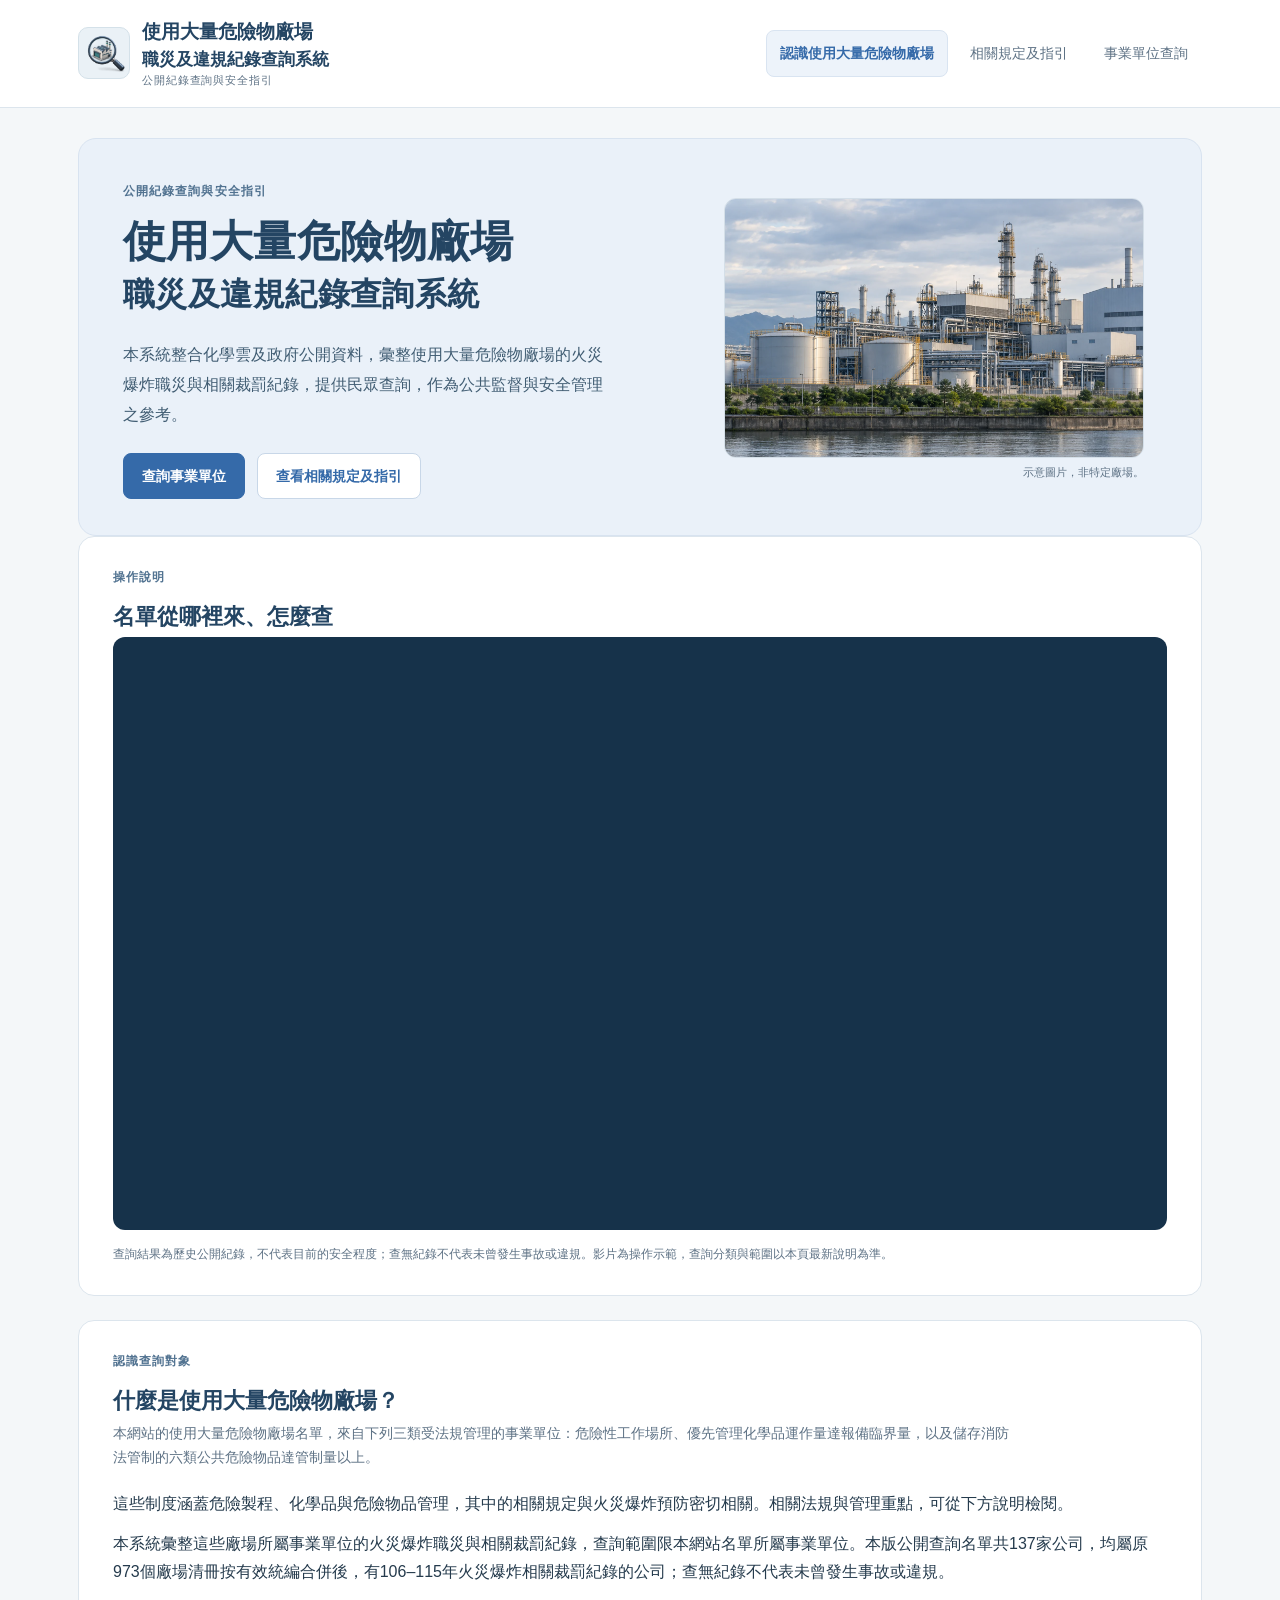
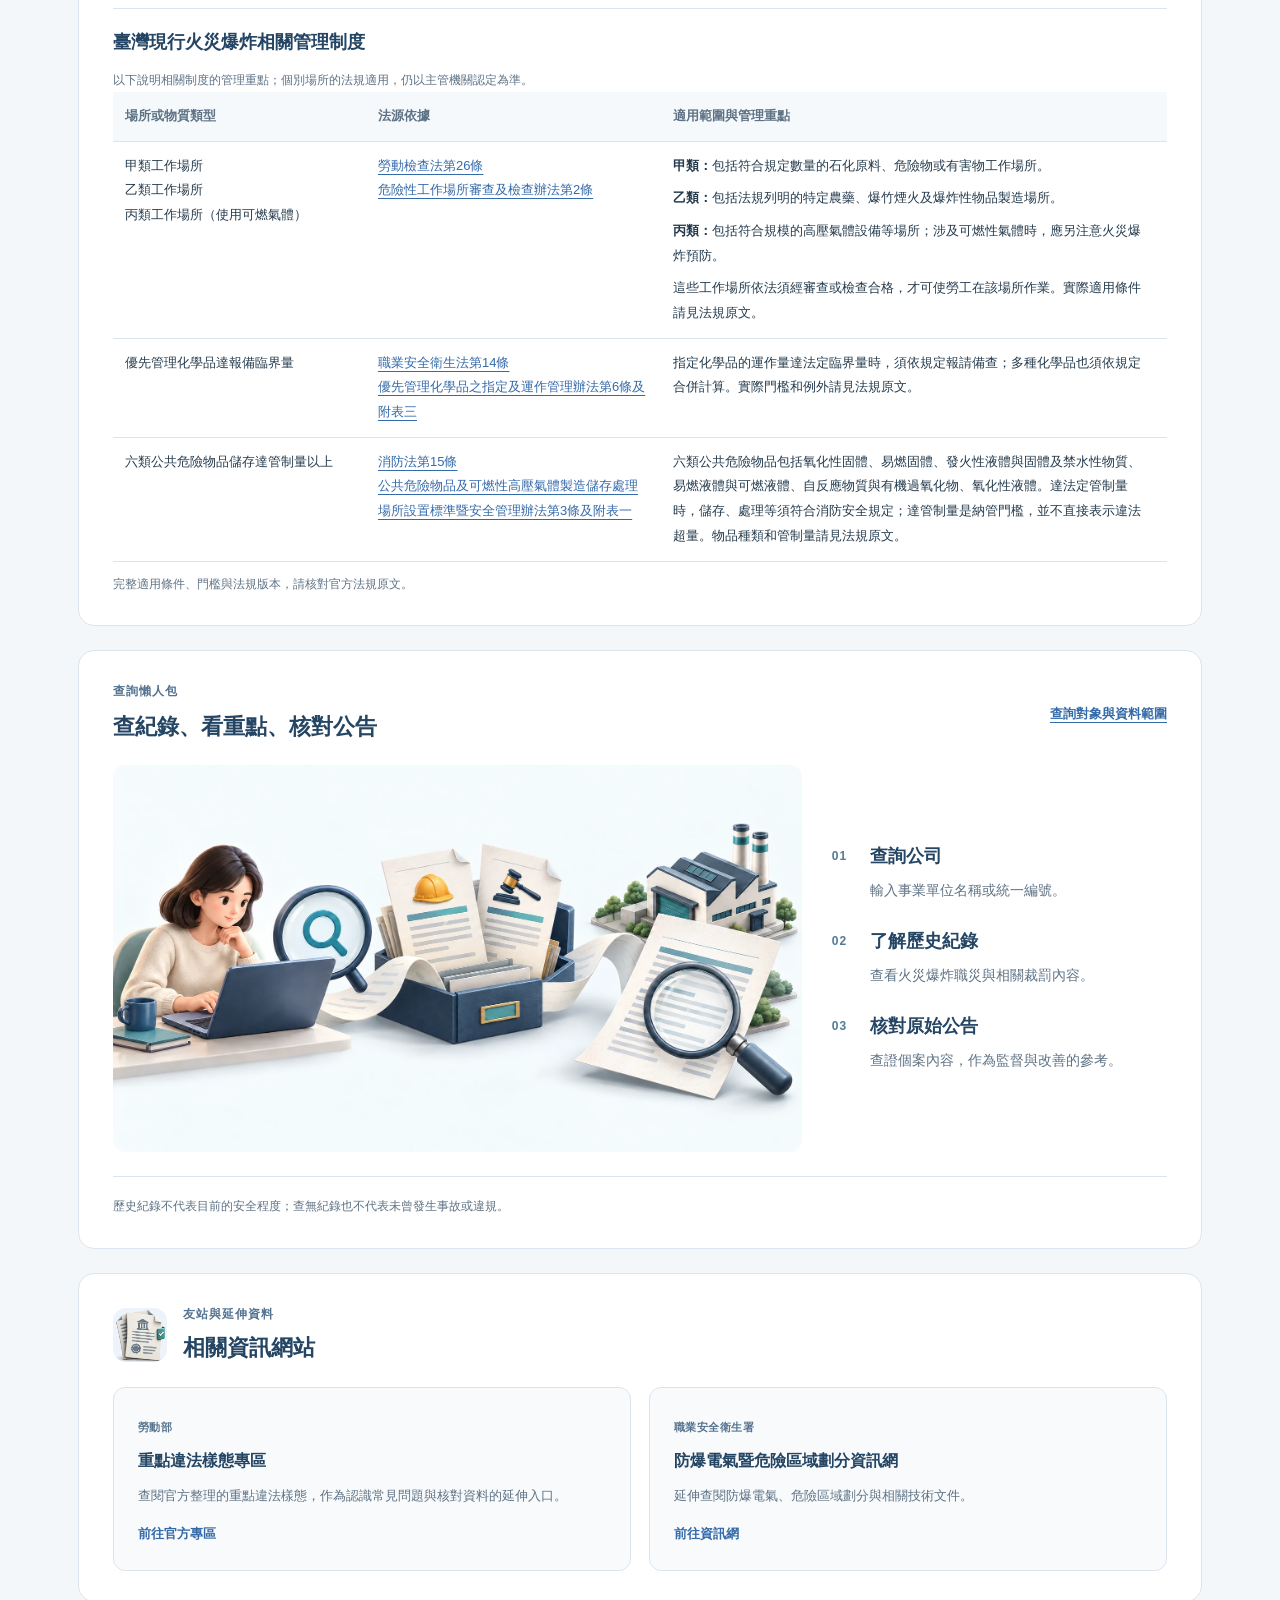
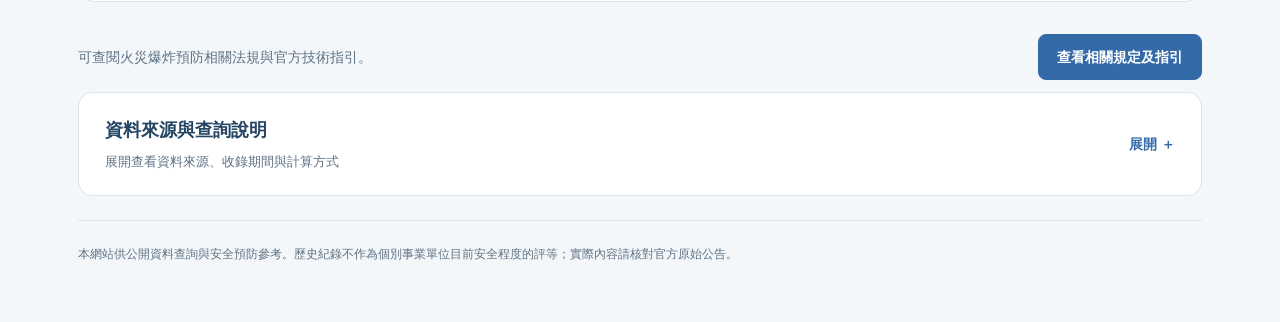
==== commit 2877a9c1: "Align public queries with the image baseline of 137 companies" ====
--- a/index.html
+++ b/index.html
@@ -47,7 +47,7 @@
 <a class="skip-link" href="#main-content">跳至主要內容</a><header class="site-header"><div class="header-inner"><a class="site-brand" href="index.html"><img class="brand-image" src="assets/images/factory-search-icon.webp" width="52" height="52" alt="" decoding="async"><span>使用大量危險物廠場<span class="brand-system">職災及違規紀錄查詢系統</span><small>公開紀錄查詢與安全指引</small></span></a><nav class="site-nav" aria-label="主要頁面"><a href="index.html" aria-current="page">認識使用大量危險物廠場</a><a href="gaps.html">相關規定及指引</a><a href="query.html">事業單位查詢</a></nav></div></header><div class="wrap"><main id="main-content" class="home-main">
 <section class="home-hero" aria-labelledby="home-title"><div class="hero-copy"><p class="eyebrow">公開紀錄查詢與安全指引</p><h1 id="home-title">使用大量危險物廠場<span class="title-detail">職災及違規紀錄查詢系統</span></h1><p class="hero-lead">本系統整合化學雲及政府公開資料，彙整使用大量危險物廠場的火災爆炸職災與相關裁罰紀錄，提供民眾查詢，作為公共監督與安全管理之參考。</p><div class="hero-actions"><a class="button-primary" href="query.html">查詢事業單位</a><a class="button-secondary" href="gaps.html">查看相關規定及指引</a></div></div><figure class="hero-visual"><img class="hero-image" src="assets/images/industrial-site-hero.webp" width="1593" height="987" alt="工業廠場的設備、儲槽與管線示意" decoding="async"><figcaption>示意圖片，非特定廠場。</figcaption></figure></section>
 <section class="section-card home-film" id="intro-film" aria-labelledby="film-title"><p class="eyebrow">操作說明</p><h2 id="film-title">名單從哪裡來、怎麼查</h2><div class="film-frame"><iframe src="https://www.youtube-nocookie.com/embed/zdOFnnIJDhI" title="名單從哪裡來、怎麼查" allow="accelerometer; autoplay; clipboard-write; encrypted-media; gyroscope; picture-in-picture; web-share" referrerpolicy="strict-origin-when-cross-origin" allowfullscreen></iframe></div><p class="caption">查詢結果為歷史公開紀錄，不代表目前的安全程度；查無紀錄不代表未曾發生事故或違規。影片為操作示範，查詢分類與範圍以本頁最新說明為準。</p></section>
-<section class="section-card definition-section" id="high-risk-definition" aria-labelledby="definition-title"><p class="eyebrow">認識查詢對象</p><h2 id="definition-title">什麼是使用大量危險物廠場？</h2><p class="section-intro">本網站的使用大量危險物廠場名單，來自下列三類受法規管理的事業單位：危險性工作場所、優先管理化學品運作量達報備臨界量，以及儲存消防法管制的六類公共危險物品達管制量以上。</p><p id="definition-reason">這些制度涵蓋危險製程、化學品與危險物品管理，其中的相關規定與火災爆炸預防密切相關。相關法規與管理重點，可從下方說明檢閱。</p><p>本系統彙整這些廠場所屬事業單位的火災爆炸職災與相關裁罰紀錄，查詢範圍限本網站名單所屬事業單位。查詢候選名單僅列出至少有一筆火災爆炸相關職災或裁罰紀錄的公司；查無紀錄不代表未曾發生事故或違規。</p>
+<section class="section-card definition-section" id="high-risk-definition" aria-labelledby="definition-title"><p class="eyebrow">認識查詢對象</p><h2 id="definition-title">什麼是使用大量危險物廠場？</h2><p class="section-intro">本網站的使用大量危險物廠場名單，來自下列三類受法規管理的事業單位：危險性工作場所、優先管理化學品運作量達報備臨界量，以及儲存消防法管制的六類公共危險物品達管制量以上。</p><p id="definition-reason">這些制度涵蓋危險製程、化學品與危險物品管理，其中的相關規定與火災爆炸預防密切相關。相關法規與管理重點，可從下方說明檢閱。</p><p>本系統彙整這些廠場所屬事業單位的火災爆炸職災與相關裁罰紀錄，查詢範圍限本網站名單所屬事業單位。本版公開查詢名單共137家公司，均屬原973個廠場清冊按有效統編合併後，有106–115年火災爆炸相關裁罰紀錄的公司；查無紀錄不代表未曾發生事故或違規。</p>
 <section class="sources" id="category-laws" aria-labelledby="category-title">
 <h3 id="category-title">臺灣現行火災爆炸相關管理制度</h3>
 <p class="caption">以下說明相關制度的管理重點；個別場所的法規適用，仍以主管機關認定為準。</p>
@@ -85,12 +85,12 @@
 <ul>
 <li>在查詢頁輸入事業單位名稱的一部分，或統一編號，再按查詢。</li>
 <li>候選項目按統一編號合併為事業單位，同一統編只顯示一筆。統編不同不合併；公司名稱相同時，名稱後加上場所。</li>
-<li>候選名單只列有火災爆炸相關紀錄的公司。選定後，頁面分為「未落實火災爆炸預防裁罰」及「發生火災爆炸職災」兩類，職災僅採職場重大災害檢查訊息的火災、爆炸類型。</li>
+<li>公開查詢名單共137家公司，均有106–115年火災爆炸相關裁罰紀錄。選定後，頁面分為「未落實火災爆炸預防裁罰」及「發生火災爆炸職災」兩類，職災僅採職場重大災害檢查訊息的火災、爆炸類型。</li>
 <li>沒有輸入條件時不會查詢，也不會列出公司。</li>
 </ul>
 <h2>選定公司後如何篩選</h2>
 <ul>
-<li>處分年度：裁罰可查約10年，職災處分依目前收錄的資料期間顯示。兩者均依處分日期篩選，僅列火災爆炸相關紀錄。</li>
+<li>處分年度：裁罰查詢期間為106–115年，職災處分查詢期間為111–115年，依實際收錄資料顯示。兩者均依處分日期篩選，僅列火災爆炸相關紀錄。</li>
 <li>排序：日期由新到舊或由舊到新。返回候選項目或重新查詢後，篩選會恢復預設。</li>
 </ul>
 <h2>公司與場所如何計算</h2>
@@ -110,14 +110,14 @@
 function initializeOverview(plants,meta) {
   const esc = value => String(value ?? '').replace(/[&<>"]/g,c=>({'&':'&amp;','<':'&lt;','>':'&gt;','"':'&quot;'}[c]));
   const rows=[
-    ['公司裁罰查詢',meta.penaltyPeriod||'約10年','依處分年度篩選；期間兩端為部分年度。'],
+    ['公司裁罰查詢',meta.penaltyPeriod||'106–115年','依處分年度篩選；期間兩端為部分年度。'],
     ['公司職災查詢',meta.accidentPeriod||'依目前收錄的資料期間','僅列火災、爆炸類型，依處分年度篩選。'],
     ['裁罰來源最新處分日期',meta.penaltySourceThrough||'未提供','來源檔中最晚的處分日期，不代表此前已完整收錄。'],
     ['職災來源最新處分日期',meta.accidentSourceThrough||'未提供','來源檔中最晚的職災處分日期，不代表此前已完整收錄。'],
     ['系統資料更新日',meta.sourceUpdatedAt||'未提供','來源資料整理與更新日期。']
   ];
   document.getElementById('data-periods').innerHTML=rows.map(row=>'<tr>'+row.map(v=>'<td>'+esc(v)+'</td>').join('')+'</tr>').join('');
-  document.getElementById('query-counting-note').textContent='本頁資料期間：'+(meta.penaltyPeriod||'裁罰處分日期約10年')+'；'+(meta.accidentPeriod||'職災處分日期近五年')+'。按同一統編合計，不按個別場所拆開。僅列火災爆炸相關紀錄。處分件數不等於事故場次，兩類紀錄可能涉及同一處分，請勿相加。';
+  document.getElementById('query-counting-note').textContent='本頁資料期間：'+(meta.penaltyPeriod||'裁罰處分年度106–115年')+'；'+(meta.accidentPeriod||'職災處分日期近五年')+'。按同一統編合計，不按個別場所拆開。僅列火災爆炸相關紀錄。處分件數不等於事故場次，兩類紀錄可能涉及同一處分，請勿相加。';
 }
 function renderFireRules(criteria) {
   const host=document.getElementById('m-fire-rules'), groups=criteria?.groups||[];
